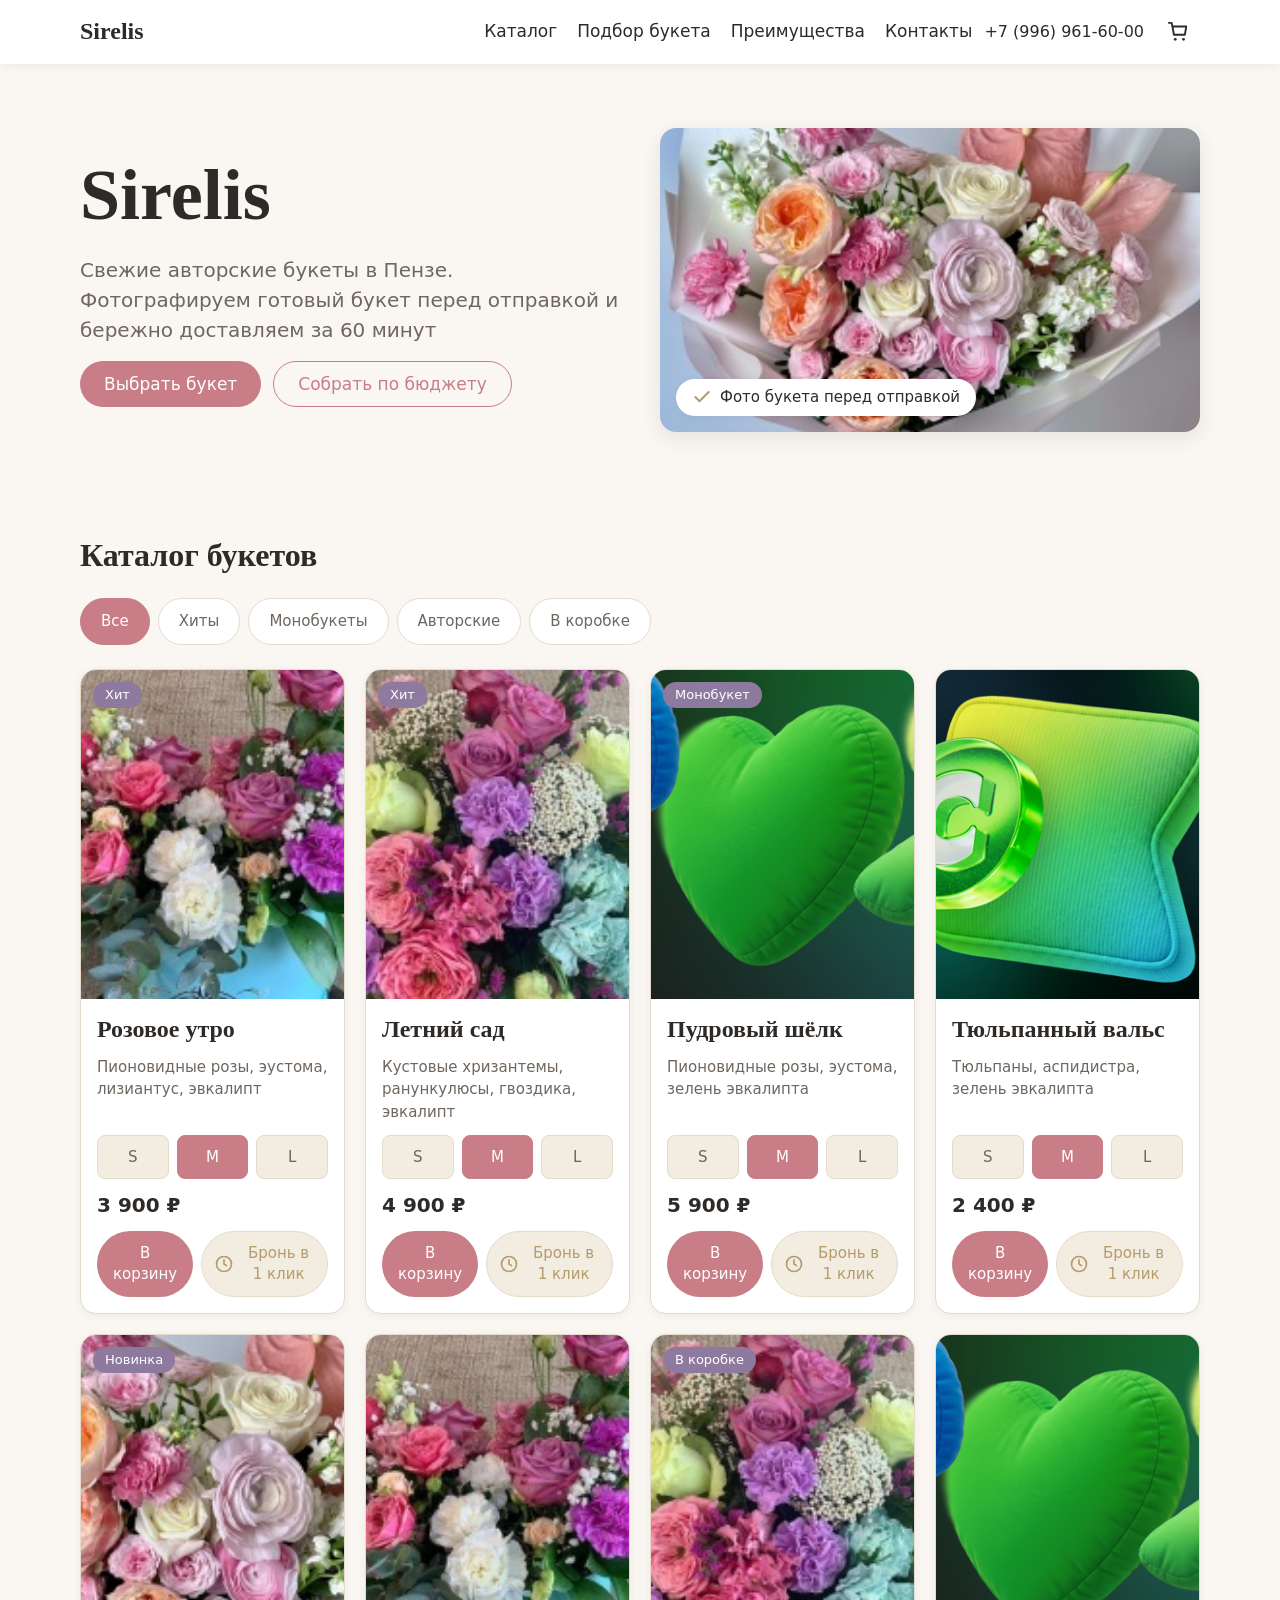
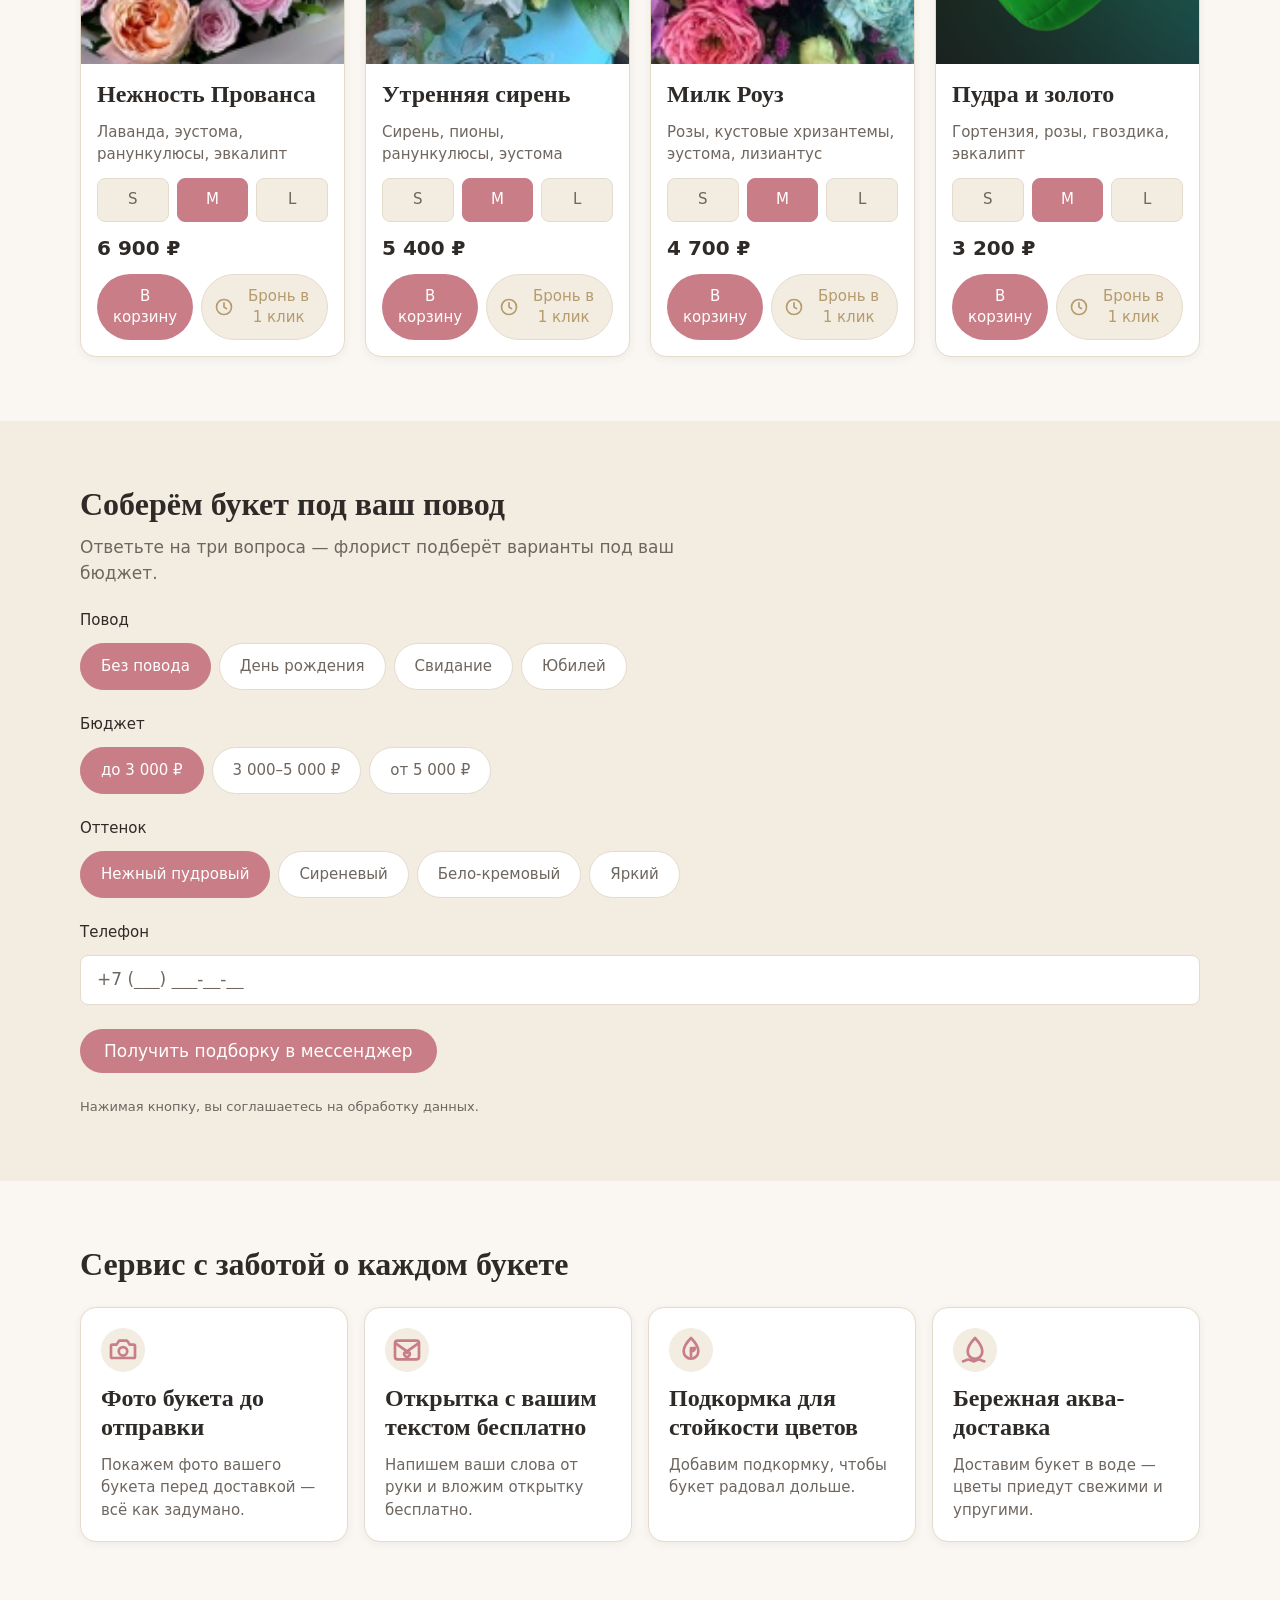
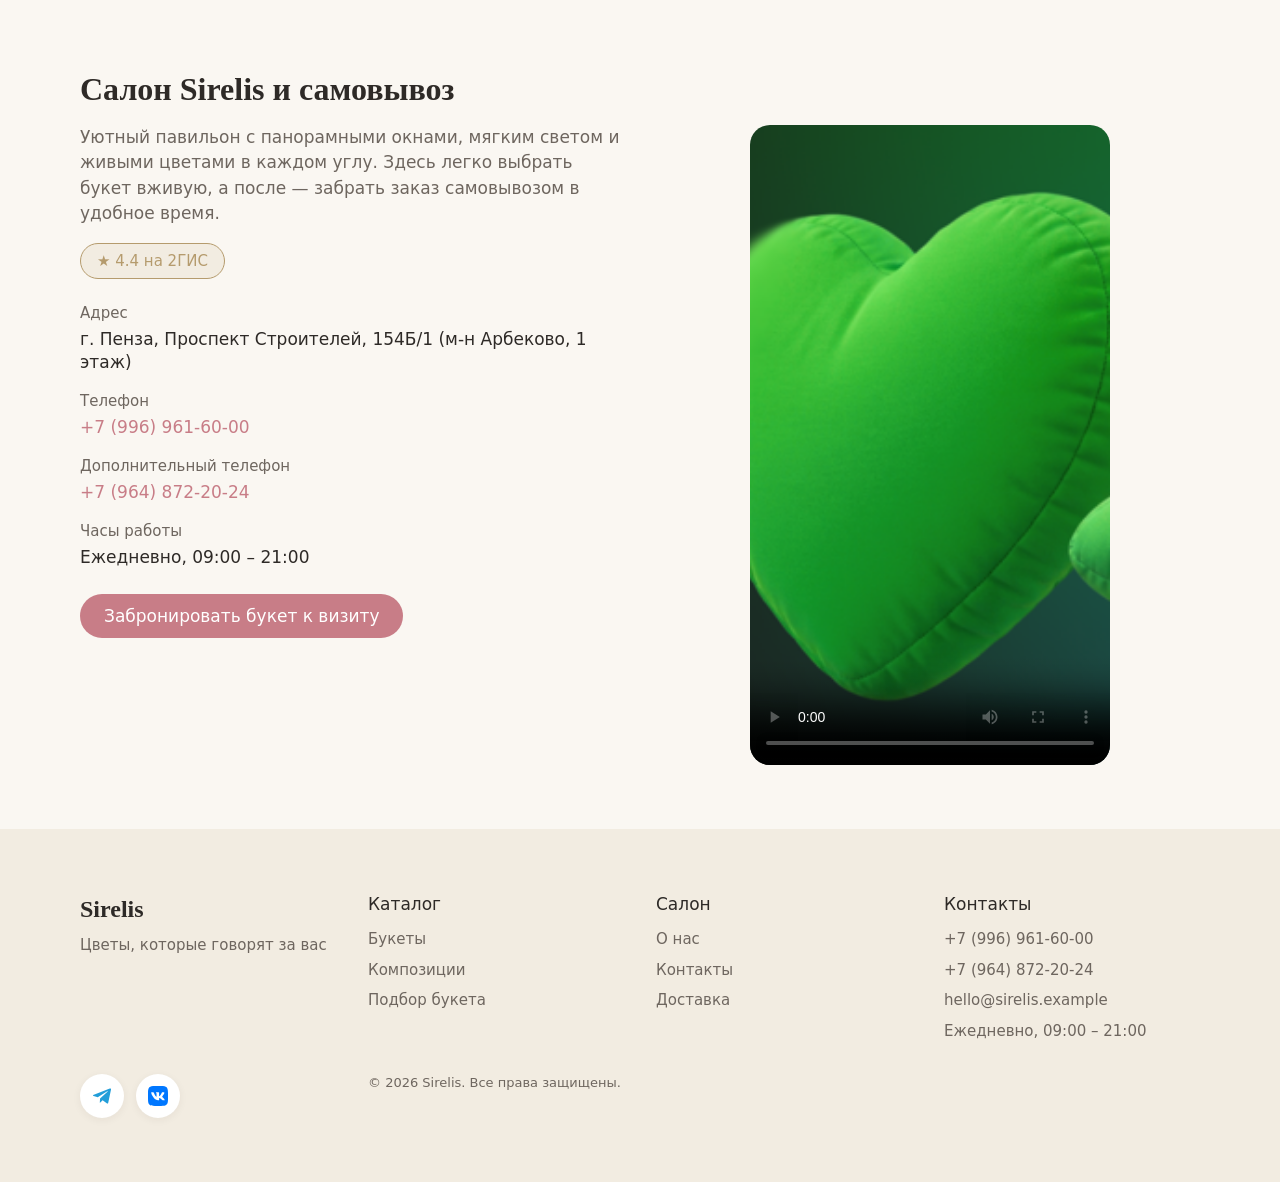
==== elite-flowers-penza/index.html @ f359215d "Deploy 1 demo sites" ====
<!DOCTYPE html>
<html lang="ru">
<head>
  <meta charset="UTF-8">
  <meta name="viewport" content="width=device-width, initial-scale=1.0">
  <title>Sirelis — цветочный салон</title>
  <meta name="description" content="Sirelis — цветочный салон: свежие букеты, авторские композиции, подбор букета под повод и бюджет, доставка цветов по городу.">
  <link rel="stylesheet" href="css/reset.css">
  <link rel="stylesheet" href="css/variables.css">
  <link rel="stylesheet" href="css/style.css">
</head>
<body id="top">

  <!-- Шапка сайта -->
  <header class="header">
    <div class="header__inner container">
      <a class="header__logo" href="#top">
        <span class="header__logo-text">Sirelis</span>
      </a>

      <button class="header__burger" type="button" aria-label="Открыть меню" aria-expanded="false" aria-controls="site-nav">
        <span class="header__burger-line"></span>
        <span class="header__burger-line"></span>
        <span class="header__burger-line"></span>
      </button>

      <nav class="header__nav" id="site-nav" aria-label="Основная навигация">
        <ul class="header__nav-list">
          <li class="header__nav-item">
            <a class="header__nav-link" href="#catalog">Каталог</a>
          </li>
          <li class="header__nav-item">
            <a class="header__nav-link" href="#match">Подбор букета</a>
          </li>
          <li class="header__nav-item">
            <a class="header__nav-link" href="#advantages">Преимущества</a>
          </li>
          <li class="header__nav-item">
            <a class="header__nav-link" href="#contacts">Контакты</a>
          </li>
        </ul>
      </nav>

      <a class="header__phone" href="tel:+79969616000">+7 (996) 961-60-00</a>

      <button class="header__cart" type="button" data-cart-open aria-label="Открыть корзину" aria-controls="cart">
        <svg class="header__cart-icon" viewBox="0 0 24 24" width="22" height="22" aria-hidden="true" focusable="false">
          <path d="M6 6h15l-1.5 9h-12z" fill="none" stroke="currentColor" stroke-width="2" stroke-linecap="round" stroke-linejoin="round"/>
          <circle cx="9" cy="20" r="1.5" fill="currentColor"/>
          <circle cx="18" cy="20" r="1.5" fill="currentColor"/>
          <path d="M6 6 5 2H2" fill="none" stroke="currentColor" stroke-width="2" stroke-linecap="round" stroke-linejoin="round"/>
        </svg>
        <span class="header__cart-badge" data-cart-count="0" hidden>0</span>
      </button>
    </div>
  </header>

  <main>

    <!-- Первый экран -->
    <section class="hero" id="hero">
      <div class="hero__inner container">
        <div class="hero__content">
          <h1 class="hero__title">Sirelis</h1>
          <p class="hero__subtitle">Свежие авторские букеты в Пензе. Фотографируем готовый букет перед отправкой и бережно доставляем за 60 минут</p>
          <div class="hero__actions">
            <a class="btn btn--primary" href="#catalog">Выбрать букет</a>
            <button class="btn btn--ghost" type="button">Собрать по бюджету</button>
          </div>
        </div>
        <div class="hero__media">
          <img class="hero__image" src="photos/photo_2026-11-07_14-07-28.jpg" alt="Букет из свежих цветов в салоне Sirelis" width="1600" height="1000">
          <p class="hero__badge">
            <svg class="hero__badge-icon" viewBox="0 0 24 24" width="20" height="20" aria-hidden="true" focusable="false">
              <path d="M20 6 9 17l-5-5" fill="none" stroke="#B59B6D" stroke-width="2.5" stroke-linecap="round" stroke-linejoin="round"/>
            </svg>
            <span class="hero__badge-text">Фото букета перед отправкой</span>
          </p>
        </div>
      </div>
    </section>

    <!-- Каталог -->
    <section class="catalog" id="catalog">
      <div class="container">
        <h2 class="catalog__title">Каталог букетов</h2>

        <div class="catalog__tabs" role="tablist" aria-label="Фильтры каталога">
          <button class="catalog__tab catalog__tab--active" type="button" role="tab" data-filter="all" aria-selected="true">Все</button>
          <button class="catalog__tab" type="button" role="tab" data-filter="hits" aria-selected="false">Хиты</button>
          <button class="catalog__tab" type="button" role="tab" data-filter="mono" aria-selected="false">Монобукеты</button>
          <button class="catalog__tab" type="button" role="tab" data-filter="author" aria-selected="false">Авторские</button>
          <button class="catalog__tab" type="button" role="tab" data-filter="box" aria-selected="false">В коробке</button>
        </div>

        <div class="catalog__grid">
          <article class="card" data-category="hits" data-selected-size="m" data-id="rozovoe-utro" data-title="Розовое утро">
            <div class="card__media">
              <img class="card__image" src="photos/photo_2026-11-09_09-19-30.jpg" alt="Букет &quot;Розовое утро&quot; из пионовидных роз, эустомы и лизиантуса в пудровых тонах" width="800" height="1000" loading="lazy" decoding="async">
              <span class="card__badge">Хит</span>
            </div>
            <div class="card__body">
              <h3 class="card__title">Розовое утро</h3>
              <p class="card__composition">Пионовидные розы, эустома, лизиантус, эвкалипт</p>
              <div class="card__sizes" role="group" aria-label="Размер букета «Розовое утро»">
                <button class="card__size" type="button" data-size="s" data-price="2900" aria-pressed="false">S</button>
                <button class="card__size card__size--active" type="button" data-size="m" data-price="3900" aria-pressed="true">M</button>
                <button class="card__size" type="button" data-size="l" data-price="5400" aria-pressed="false">L</button>
              </div>
              <p class="card__price" data-price-value="3900">3&nbsp;900&nbsp;₽</p>
              <div class="card__actions">
                <button class="card__btn" type="button" data-cart-add>В корзину</button>
                <button class="card__book" type="button" data-book-open aria-label="Бронь в 1 клик: Розовое утро">
                  <svg class="card__book-icon" viewBox="0 0 24 24" width="20" height="20" aria-hidden="true" focusable="false">
                    <circle cx="12" cy="12" r="9" fill="none" stroke="currentColor" stroke-width="2"/>
                    <path d="M12 7v5l3 2" fill="none" stroke="currentColor" stroke-width="2" stroke-linecap="round" stroke-linejoin="round"/>
                  </svg>
                  <span class="card__book-text">Бронь в 1 клик</span>
                </button>
              </div>
            </div>
          </article>

          <article class="card" data-category="hits" data-selected-size="m" data-id="letniy-sad" data-title="Летний сад">
            <div class="card__media">
              <img class="card__image" src="photos/photo_2026-11-17_12-26-32.jpg" alt="Сборный букет &quot;Летний сад&quot; с хризантемами, ранункулюсами и гвоздикой" width="800" height="1000" loading="lazy" decoding="async">
              <span class="card__badge">Хит</span>
            </div>
            <div class="card__body">
              <h3 class="card__title">Летний сад</h3>
              <p class="card__composition">Кустовые хризантемы, ранункулюсы, гвоздика, эвкалипт</p>
              <div class="card__sizes" role="group" aria-label="Размер букета «Летний сад»">
                <button class="card__size" type="button" data-size="s" data-price="3900" aria-pressed="false">S</button>
                <button class="card__size card__size--active" type="button" data-size="m" data-price="4900" aria-pressed="true">M</button>
                <button class="card__size" type="button" data-size="l" data-price="6400" aria-pressed="false">L</button>
              </div>
              <p class="card__price" data-price-value="4900">4&nbsp;900&nbsp;₽</p>
              <div class="card__actions">
                <button class="card__btn" type="button" data-cart-add>В корзину</button>
                <button class="card__book" type="button" data-book-open aria-label="Бронь в 1 клик: Летний сад">
                  <svg class="card__book-icon" viewBox="0 0 24 24" width="20" height="20" aria-hidden="true" focusable="false">
                    <circle cx="12" cy="12" r="9" fill="none" stroke="currentColor" stroke-width="2"/>
                    <path d="M12 7v5l3 2" fill="none" stroke="currentColor" stroke-width="2" stroke-linecap="round" stroke-linejoin="round"/>
                  </svg>
                  <span class="card__book-text">Бронь в 1 клик</span>
                </button>
              </div>
            </div>
          </article>

          <article class="card" data-category="mono" data-selected-size="m" data-id="pudrovyy-shelk" data-title="Пудровый шёлк">
            <div class="card__media">
              <img class="card__image" src="photos/photo_2026-11-21_12-21-20.jpg" alt="Монобукет &quot;Пудровый шёлк&quot; из пионовидных роз мягкого розового оттенка" width="800" height="1000" loading="lazy" decoding="async">
              <span class="card__badge">Монобукет</span>
            </div>
            <div class="card__body">
              <h3 class="card__title">Пудровый шёлк</h3>
              <p class="card__composition">Пионовидные розы, эустома, зелень эвкалипта</p>
              <div class="card__sizes" role="group" aria-label="Размер букета «Пудровый шёлк»">
                <button class="card__size" type="button" data-size="s" data-price="4500" aria-pressed="false">S</button>
                <button class="card__size card__size--active" type="button" data-size="m" data-price="5900" aria-pressed="true">M</button>
                <button class="card__size" type="button" data-size="l" data-price="7400" aria-pressed="false">L</button>
              </div>
              <p class="card__price" data-price-value="5900">5&nbsp;900&nbsp;₽</p>
              <div class="card__actions">
                <button class="card__btn" type="button" data-cart-add>В корзину</button>
                <button class="card__book" type="button" data-book-open aria-label="Бронь в 1 клик: Пудровый шёлк">
                  <svg class="card__book-icon" viewBox="0 0 24 24" width="20" height="20" aria-hidden="true" focusable="false">
                    <circle cx="12" cy="12" r="9" fill="none" stroke="currentColor" stroke-width="2"/>
                    <path d="M12 7v5l3 2" fill="none" stroke="currentColor" stroke-width="2" stroke-linecap="round" stroke-linejoin="round"/>
                  </svg>
                  <span class="card__book-text">Бронь в 1 клик</span>
                </button>
              </div>
            </div>
          </article>

          <article class="card" data-category="mono" data-selected-size="m" data-id="tyulpanmyy-vals" data-title="Тюльпанный вальс">
            <div class="card__media">
              <img class="card__image" src="photos/photo_2026-11-21_18-42-05.jpg" alt="Монобукет &quot;Тюльпанный вальс&quot; из свежих тюльпанов с зеленью" width="800" height="1000" loading="lazy" decoding="async">
            </div>
            <div class="card__body">
              <h3 class="card__title">Тюльпанный вальс</h3>
              <p class="card__composition">Тюльпаны, аспидистра, зелень эвкалипта</p>
              <div class="card__sizes" role="group" aria-label="Размер букета «Тюльпанный вальс»">
                <button class="card__size" type="button" data-size="s" data-price="1800" aria-pressed="false">S</button>
                <button class="card__size card__size--active" type="button" data-size="m" data-price="2400" aria-pressed="true">M</button>
                <button class="card__size" type="button" data-size="l" data-price="3200" aria-pressed="false">L</button>
              </div>
              <p class="card__price" data-price-value="2400">2&nbsp;400&nbsp;₽</p>
              <div class="card__actions">
                <button class="card__btn" type="button" data-cart-add>В корзину</button>
                <button class="card__book" type="button" data-book-open aria-label="Бронь в 1 клик: Тюльпанный вальс">
                  <svg class="card__book-icon" viewBox="0 0 24 24" width="20" height="20" aria-hidden="true" focusable="false">
                    <circle cx="12" cy="12" r="9" fill="none" stroke="currentColor" stroke-width="2"/>
                    <path d="M12 7v5l3 2" fill="none" stroke="currentColor" stroke-width="2" stroke-linecap="round" stroke-linejoin="round"/>
                  </svg>
                  <span class="card__book-text">Бронь в 1 клик</span>
                </button>
              </div>
            </div>
          </article>

          <article class="card" data-category="author" data-selected-size="m" data-id="nezhnost-provansa" data-title="Нежность Прованса">
            <div class="card__media">
              <img class="card__image" src="photos/photo_2026-11-07_14-07-28.jpg" alt="Авторский букет &quot;Нежность Прованса&quot; с лавандой, эустомой и ранункулюсами" width="800" height="1000" loading="lazy" decoding="async">
              <span class="card__badge">Новинка</span>
            </div>
            <div class="card__body">
              <h3 class="card__title">Нежность Прованса</h3>
              <p class="card__composition">Лаванда, эустома, ранункулюсы, эвкалипт</p>
              <div class="card__sizes" role="group" aria-label="Размер букета «Нежность Прованса»">
                <button class="card__size" type="button" data-size="s" data-price="5400" aria-pressed="false">S</button>
                <button class="card__size card__size--active" type="button" data-size="m" data-price="6900" aria-pressed="true">M</button>
                <button class="card__size" type="button" data-size="l" data-price="7900" aria-pressed="false">L</button>
              </div>
              <p class="card__price" data-price-value="6900">6&nbsp;900&nbsp;₽</p>
              <div class="card__actions">
                <button class="card__btn" type="button" data-cart-add>В корзину</button>
                <button class="card__book" type="button" data-book-open aria-label="Бронь в 1 клик: Нежность Прованса">
                  <svg class="card__book-icon" viewBox="0 0 24 24" width="20" height="20" aria-hidden="true" focusable="false">
                    <circle cx="12" cy="12" r="9" fill="none" stroke="currentColor" stroke-width="2"/>
                    <path d="M12 7v5l3 2" fill="none" stroke="currentColor" stroke-width="2" stroke-linecap="round" stroke-linejoin="round"/>
                  </svg>
                  <span class="card__book-text">Бронь в 1 клик</span>
                </button>
              </div>
            </div>
          </article>

          <article class="card" data-category="author" data-selected-size="m" data-id="utrennyaya-siren" data-title="Утренняя сирень">
            <div class="card__media">
              <img class="card__image" src="photos/photo_2026-11-09_09-19-30.jpg" alt="Авторский букет &quot;Утренняя сирень&quot; с сиренью, пионами и ранункулюсами" width="800" height="1000" loading="lazy" decoding="async">
            </div>
            <div class="card__body">
              <h3 class="card__title">Утренняя сирень</h3>
              <p class="card__composition">Сирень, пионы, ранункулюсы, эустома</p>
              <div class="card__sizes" role="group" aria-label="Размер букета «Утренняя сирень»">
                <button class="card__size" type="button" data-size="s" data-price="4200" aria-pressed="false">S</button>
                <button class="card__size card__size--active" type="button" data-size="m" data-price="5400" aria-pressed="true">M</button>
                <button class="card__size" type="button" data-size="l" data-price="6900" aria-pressed="false">L</button>
              </div>
              <p class="card__price" data-price-value="5400">5&nbsp;400&nbsp;₽</p>
              <div class="card__actions">
                <button class="card__btn" type="button" data-cart-add>В корзину</button>
                <button class="card__book" type="button" data-book-open aria-label="Бронь в 1 клик: Утренняя сирень">
                  <svg class="card__book-icon" viewBox="0 0 24 24" width="20" height="20" aria-hidden="true" focusable="false">
                    <circle cx="12" cy="12" r="9" fill="none" stroke="currentColor" stroke-width="2"/>
                    <path d="M12 7v5l3 2" fill="none" stroke="currentColor" stroke-width="2" stroke-linecap="round" stroke-linejoin="round"/>
                  </svg>
                  <span class="card__book-text">Бронь в 1 клик</span>
                </button>
              </div>
            </div>
          </article>

          <article class="card" data-category="box" data-selected-size="m" data-id="milk-rouz" data-title="Милк Роуз">
            <div class="card__media">
              <img class="card__image" src="photos/photo_2026-11-17_12-26-32.jpg" alt="Композиция &quot;Милк Роуз&quot; в коробке с розами, хризантемами и эустомой" width="800" height="1000" loading="lazy" decoding="async">
              <span class="card__badge">В коробке</span>
            </div>
            <div class="card__body">
              <h3 class="card__title">Милк Роуз</h3>
              <p class="card__composition">Розы, кустовые хризантемы, эустома, лизиантус</p>
              <div class="card__sizes" role="group" aria-label="Размер букета «Милк Роуз»">
                <button class="card__size" type="button" data-size="s" data-price="3600" aria-pressed="false">S</button>
                <button class="card__size card__size--active" type="button" data-size="m" data-price="4700" aria-pressed="true">M</button>
                <button class="card__size" type="button" data-size="l" data-price="6200" aria-pressed="false">L</button>
              </div>
              <p class="card__price" data-price-value="4700">4&nbsp;700&nbsp;₽</p>
              <div class="card__actions">
                <button class="card__btn" type="button" data-cart-add>В корзину</button>
                <button class="card__book" type="button" data-book-open aria-label="Бронь в 1 клик: Милк Роуз">
                  <svg class="card__book-icon" viewBox="0 0 24 24" width="20" height="20" aria-hidden="true" focusable="false">
                    <circle cx="12" cy="12" r="9" fill="none" stroke="currentColor" stroke-width="2"/>
                    <path d="M12 7v5l3 2" fill="none" stroke="currentColor" stroke-width="2" stroke-linecap="round" stroke-linejoin="round"/>
                  </svg>
                  <span class="card__book-text">Бронь в 1 клик</span>
                </button>
              </div>
            </div>
          </article>

          <article class="card" data-category="box" data-selected-size="m" data-id="pudra-i-zoloto" data-title="Пудра и золото">
            <div class="card__media">
              <img class="card__image" src="photos/photo_2026-11-21_12-21-20.jpg" alt="Композиция &quot;Пудра и золото&quot; в коробке с гортензией, розами и гвоздикой" width="800" height="1000" loading="lazy" decoding="async">
            </div>
            <div class="card__body">
              <h3 class="card__title">Пудра и золото</h3>
              <p class="card__composition">Гортензия, розы, гвоздика, эвкалипт</p>
              <div class="card__sizes" role="group" aria-label="Размер букета «Пудра и золото»">
                <button class="card__size" type="button" data-size="s" data-price="2400" aria-pressed="false">S</button>
                <button class="card__size card__size--active" type="button" data-size="m" data-price="3200" aria-pressed="true">M</button>
                <button class="card__size" type="button" data-size="l" data-price="4500" aria-pressed="false">L</button>
              </div>
              <p class="card__price" data-price-value="3200">3&nbsp;200&nbsp;₽</p>
              <div class="card__actions">
                <button class="card__btn" type="button" data-cart-add>В корзину</button>
                <button class="card__book" type="button" data-book-open aria-label="Бронь в 1 клик: Пудра и золото">
                  <svg class="card__book-icon" viewBox="0 0 24 24" width="20" height="20" aria-hidden="true" focusable="false">
                    <circle cx="12" cy="12" r="9" fill="none" stroke="currentColor" stroke-width="2"/>
                    <path d="M12 7v5l3 2" fill="none" stroke="currentColor" stroke-width="2" stroke-linecap="round" stroke-linejoin="round"/>
                  </svg>
                  <span class="card__book-text">Бронь в 1 клик</span>
                </button>
              </div>
            </div>
          </article>
        </div>
      </div>
    </section>

    <!-- Подбор букета -->
    <section class="match" id="match">
      <div class="container">
        <h2 class="match__title">Соберём букет под ваш повод</h2>
        <p class="match__subtitle">Ответьте на три вопроса — флорист подберёт варианты под ваш бюджет.</p>

        <form class="match__form" action="#" method="post">
          <div class="match__field">
            <span class="match__label">Повод</span>
            <div class="match__chips" role="group" aria-label="Повод">
              <button class="match__chip match__chip--active" type="button" data-value="none" aria-pressed="true">Без повода</button>
              <button class="match__chip" type="button" data-value="birthday" aria-pressed="false">День рождения</button>
              <button class="match__chip" type="button" data-value="date" aria-pressed="false">Свидание</button>
              <button class="match__chip" type="button" data-value="anniversary" aria-pressed="false">Юбилей</button>
            </div>
            <input class="match__value" type="hidden" name="occasion" value="none">
          </div>

          <div class="match__field">
            <span class="match__label">Бюджет</span>
            <div class="match__chips" role="group" aria-label="Бюджет">
              <button class="match__chip match__chip--active" type="button" data-value="low" aria-pressed="true">до 3 000 ₽</button>
              <button class="match__chip" type="button" data-value="mid" aria-pressed="false">3 000–5 000 ₽</button>
              <button class="match__chip" type="button" data-value="high" aria-pressed="false">от 5 000 ₽</button>
            </div>
            <input class="match__value" type="hidden" name="budget" value="low">
          </div>

          <div class="match__field">
            <span class="match__label">Оттенок</span>
            <div class="match__chips" role="group" aria-label="Оттенок">
              <button class="match__chip match__chip--active" type="button" data-value="powder" aria-pressed="true">Нежный пудровый</button>
              <button class="match__chip" type="button" data-value="lilac" aria-pressed="false">Сиреневый</button>
              <button class="match__chip" type="button" data-value="cream" aria-pressed="false">Бело-кремовый</button>
              <button class="match__chip" type="button" data-value="bright" aria-pressed="false">Яркий</button>
            </div>
            <input class="match__value" type="hidden" name="shade" value="powder">
          </div>

          <div class="match__field">
            <label class="match__label" for="match-phone">Телефон</label>
            <input class="match__phone" id="match-phone" name="phone" type="tel" inputmode="tel" autocomplete="tel" placeholder="+7 (___) ___-__-__" maxlength="18" required>
          </div>

          <button class="btn btn--primary match__btn" type="submit">Получить подборку в мессенджер</button>
          <p class="match__note">Нажимая кнопку, вы соглашаетесь на обработку данных.</p>
        </form>
      </div>
    </section>

    <!-- Преимущества -->
    <section class="advantages" id="advantages">
      <div class="container">
        <h2 class="advantages__title">Сервис с заботой о каждом букете</h2>

        <ul class="advantages__list">
          <li class="advantages__item">
            <div class="advantages__icon">
              <img src="assets/icons/icon-photo.svg" alt="" width="32" height="32">
            </div>
            <h3 class="advantages__item-title">Фото букета до отправки</h3>
            <p class="advantages__text">Покажем фото вашего букета перед доставкой — всё как задумано.</p>
          </li>

          <li class="advantages__item">
            <div class="advantages__icon">
              <img src="assets/icons/icon-card.svg" alt="" width="32" height="32">
            </div>
            <h3 class="advantages__item-title">Открытка с вашим текстом бесплатно</h3>
            <p class="advantages__text">Напишем ваши слова от руки и вложим открытку бесплатно.</p>
          </li>

          <li class="advantages__item">
            <div class="advantages__icon">
              <img src="assets/icons/icon-care.svg" alt="" width="32" height="32">
            </div>
            <h3 class="advantages__item-title">Подкормка для стойкости цветов</h3>
            <p class="advantages__text">Добавим подкормку, чтобы букет радовал дольше.</p>
          </li>

          <li class="advantages__item">
            <div class="advantages__icon">
              <img src="assets/icons/icon-delivery.svg" alt="" width="32" height="32">
            </div>
            <h3 class="advantages__item-title">Бережная аква-доставка</h3>
            <p class="advantages__text">Доставим букет в воде — цветы приедут свежими и упругими.</p>
          </li>
        </ul>
      </div>
    </section>

    <!-- Салон и самовывоз -->
    <section class="salon" id="contacts">
      <div class="container">
        <h2 class="salon__title">Салон Sirelis и самовывоз</h2>

        <div class="salon__grid">
          <div class="salon__content">
            <p class="salon__text">Уютный павильон с панорамными окнами, мягким светом и живыми цветами в каждом углу. Здесь легко выбрать букет вживую, а после — забрать заказ самовывозом в удобное время.</p>

            <p class="salon__rating">★ 4.4 на 2ГИС</p>

            <ul class="salon__list">
              <li class="salon__item">
                <span class="salon__label">Адрес</span>
                <span class="salon__value">г. Пенза, Проспект Строителей, 154Б/1 (м-н Арбеково, 1 этаж)</span>
              </li>
              <li class="salon__item">
                <span class="salon__label">Телефон</span>
                <a class="salon__value salon__link" href="tel:+79969616000">+7 (996) 961-60-00</a>
              </li>
              <li class="salon__item">
                <span class="salon__label">Дополнительный телефон</span>
                <a class="salon__value salon__link" href="tel:+79648722024">+7 (964) 872-20-24</a>
              </li>
              <li class="salon__item">
                <span class="salon__label">Часы работы</span>
                <span class="salon__value">Ежедневно, 09:00 – 21:00</span>
              </li>
            </ul>

            <button class="btn btn--primary salon__btn" type="button" data-book-open>Забронировать букет к визиту</button>
          </div>

          <div class="salon__media">
            <div class="salon__video">
              <video class="salon__video-player" controls playsinline preload="metadata" poster="photos/photo_2026-11-21_12-21-20.jpg" width="360" height="640">
                <source src="photos/-593069146008775534.mp4" type="video/mp4">
                Ваш браузер не поддерживает видео.
              </video>
            </div>
          </div>
        </div>
      </div>
    </section>

  </main>

  <!-- Подвал -->
  <footer class="footer">
    <div class="footer__inner container">
      <div class="footer__brand">
        <span class="footer__logo">Sirelis</span>
        <p class="footer__tagline">Цветы, которые говорят за вас</p>
      </div>

      <div class="footer__col">
        <h2 class="footer__title">Каталог</h2>
        <ul class="footer__list">
          <li class="footer__item"><a class="footer__link" href="#catalog">Букеты</a></li>
          <li class="footer__item"><a class="footer__link" href="#catalog">Композиции</a></li>
          <li class="footer__item"><a class="footer__link" href="#match">Подбор букета</a></li>
        </ul>
      </div>

      <div class="footer__col">
        <h2 class="footer__title">Салон</h2>
        <ul class="footer__list">
          <li class="footer__item"><a class="footer__link" href="#advantages">О нас</a></li>
          <li class="footer__item"><a class="footer__link" href="#contacts">Контакты</a></li>
          <li class="footer__item"><a class="footer__link" href="#contacts">Доставка</a></li>
        </ul>
      </div>

      <div class="footer__col">
        <h2 class="footer__title">Контакты</h2>
        <ul class="footer__list">
          <li class="footer__item"><a class="footer__link" href="tel:+79969616000">+7 (996) 961-60-00</a></li>
          <li class="footer__item"><a class="footer__link" href="tel:+79648722024">+7 (964) 872-20-24</a></li>
          <li class="footer__item"><a class="footer__link" href="mailto:hello@sirelis.example">hello@sirelis.example</a></li>
          <li class="footer__item"><span class="footer__text">Ежедневно, 09:00 – 21:00</span></li>
        </ul>
      </div>

      <div class="footer__socials">
        <a class="footer__social-link" href="https://t.me/" aria-label="Написать нам в Telegram">
          <img src="assets/icons/icon-telegram.svg" alt="" width="24" height="24">
        </a>
        <a class="footer__social-link" href="https://vk.com/" aria-label="Написать нам во ВКонтакте">
          <img src="assets/icons/icon-vk.svg" alt="" width="24" height="24">
        </a>
      </div>

      <p class="footer__copyright">© 2026 Sirelis. Все права защищены.</p>
    </div>
  </footer>

  <!-- Мобильная нижняя навигация -->
  <nav class="bottom-bar" aria-label="Мобильная навигация">
    <ul class="bottom-bar__list">
      <li class="bottom-bar__item">
        <a class="bottom-bar__link" href="#catalog" aria-label="Каталог">
          <span class="bottom-bar__icon">
            <img src="assets/icons/icon-catalog.svg" alt="" width="24" height="24">
          </span>
          <span class="bottom-bar__label">Каталог</span>
        </a>
      </li>
      <li class="bottom-bar__item">
        <a class="bottom-bar__link" href="#match" aria-label="Подбор букета">
          <span class="bottom-bar__icon">
            <img src="assets/icons/icon-match.svg" alt="" width="24" height="24">
          </span>
          <span class="bottom-bar__label">Подбор</span>
        </a>
      </li>
      <li class="bottom-bar__item">
        <a class="bottom-bar__link" href="https://t.me/" aria-label="Мессенджер">
          <span class="bottom-bar__icon">
            <img src="assets/icons/icon-messenger.svg" alt="" width="24" height="24">
          </span>
          <span class="bottom-bar__label">Мессенджер</span>
        </a>
      </li>
      <li class="bottom-bar__item">
        <button class="bottom-bar__link" type="button" data-cart-open aria-label="Открыть корзину">
          <span class="bottom-bar__icon">
            <img src="assets/icons/icon-cart.svg" alt="" width="24" height="24">
            <span class="bottom-bar__badge" data-cart-count="0" hidden>0</span>
          </span>
          <span class="bottom-bar__label">Корзина</span>
        </button>
      </li>
    </ul>
  </nav>

  <!-- Корзина -->
  <div class="cart" id="cart" data-cart-panel hidden>
    <div class="cart__overlay" data-cart-close></div>
    <div class="cart__panel" role="dialog" aria-modal="true" aria-labelledby="cart-title">
      <span class="cart__handle" aria-hidden="true"></span>
      <div class="cart__head">
        <h2 class="cart__title" id="cart-title">Корзина</h2>
        <button class="cart__close" type="button" data-cart-close aria-label="Закрыть корзину">
          <svg viewBox="0 0 24 24" width="20" height="20" aria-hidden="true" focusable="false"><path d="M6 6l12 12M18 6 6 18" fill="none" stroke="currentColor" stroke-width="2" stroke-linecap="round"/></svg>
        </button>
      </div>
      <div class="cart__body">
        <ul class="cart__list" data-cart-list></ul>
        <p class="cart__empty" data-cart-empty>Ваша корзина пуста. Добавьте букет из каталога.</p>
      </div>
      <form class="cart__form" data-cart-form>
        <div class="cart__delivery" role="group" aria-label="Способ получения">
          <button class="cart__delivery-tab cart__delivery-tab--active" type="button" data-delivery="courier" aria-pressed="true">Доставка курьером</button>
          <button class="cart__delivery-tab" type="button" data-delivery="pickup" aria-pressed="false">Самовывоз из салона Sirelis</button>
        </div>
        <div class="cart__delivery-panel" data-delivery-panel="courier">
          <label class="cart__field">
            <span class="cart__label">Адрес доставки</span>
            <input class="cart__input" type="text" name="address" autocomplete="street-address" placeholder="Улица, дом, квартира">
          </label>
          <label class="cart__field">
            <span class="cart__label">Желаемое время доставки</span>
            <input class="cart__input" type="text" name="delivery-time" placeholder="Сегодня, 14:00–16:00" maxlength="40">
          </label>
        </div>
        <div class="cart__delivery-panel" data-delivery-panel="pickup" hidden>
          <label class="cart__field">
            <span class="cart__label">Удобное время визита</span>
            <input class="cart__input" type="text" name="visit-time" placeholder="Сегодня, 18:00" maxlength="40">
          </label>
        </div>
        <label class="cart__field">
          <span class="cart__label">Текст открытки (бесплатно)</span>
          <textarea class="cart__textarea" name="postcard" rows="3" maxlength="200" placeholder="Напишите пожелание — вложим открытку от руки"></textarea>
        </label>
        <div class="cart__summary">
          <span class="cart__summary-label">Итого</span>
          <span class="cart__summary-value" data-cart-total>0&nbsp;₽</span>
        </div>
        <button class="btn btn--primary cart__submit" type="submit">Оформить заказ</button>
        <p class="cart__note">Нажимая кнопку, вы соглашаетесь на обработку данных.</p>
      </form>
      <div class="cart__success" data-cart-success hidden>
        <span class="cart__success-icon" aria-hidden="true">
          <svg viewBox="0 0 48 48" width="48" height="48"><circle cx="24" cy="24" r="22" fill="none" stroke="currentColor" stroke-width="3"/><path d="M15 25l6 6 12-13" fill="none" stroke="currentColor" stroke-width="3" stroke-linecap="round" stroke-linejoin="round"/></svg>
        </span>
        <h3 class="cart__success-title">Заявка принята!</h3>
        <p class="cart__success-text">Флорист Sirelis свяжется с вами для подтверждения. Спасибо за заказ.</p>
        <button class="btn btn--ghost cart__success-btn" type="button" data-cart-close>Продолжить покупки</button>
      </div>
    </div>
  </div>

  <!-- Бронь в 1 клик -->
  <div class="book" id="book" data-book-panel hidden>
    <div class="book__overlay" data-book-close></div>
    <div class="book__dialog" role="dialog" aria-modal="true" aria-labelledby="book-title">
      <span class="book__handle" aria-hidden="true"></span>
      <div class="book__head">
        <h2 class="book__title" id="book-title">Бронь в 1 клик</h2>
        <button class="book__close" type="button" data-book-close aria-label="Закрыть форму брони">
          <svg viewBox="0 0 24 24" width="20" height="20" aria-hidden="true" focusable="false"><path d="M6 6l12 12M18 6 6 18" fill="none" stroke="currentColor" stroke-width="2" stroke-linecap="round"/></svg>
        </button>
      </div>
      <p class="book__summary">Букет «<span class="book__bouquet" data-book-bouquet>—</span>», размер <span class="book__size" data-book-size>—</span>.</p>
      <form class="book__form" data-book-form>
        <label class="book__field">
          <span class="book__label">Ваше имя</span>
          <input class="book__input" type="text" name="name" autocomplete="name" placeholder="Как к вам обращаться" required>
        </label>
        <label class="book__field">
          <span class="book__label">Телефон</span>
          <input class="book__input" type="tel" name="phone" inputmode="tel" autocomplete="tel" placeholder="+7 (___) ___-__-__" maxlength="18" required>
        </label>
        <button class="btn btn--primary book__submit" type="submit">Забронировать букет</button>
        <p class="book__note">Перезвоним в течение 15 минут и подтвердим бронь.</p>
      </form>
      <div class="book__success" data-book-success hidden>
        <span class="book__success-icon" aria-hidden="true">
          <svg viewBox="0 0 48 48" width="48" height="48"><circle cx="24" cy="24" r="22" fill="none" stroke="currentColor" stroke-width="3"/><path d="M15 25l6 6 12-13" fill="none" stroke="currentColor" stroke-width="3" stroke-linecap="round" stroke-linejoin="round"/></svg>
        </span>
        <h3 class="book__success-title">Бронь оформлена!</h3>
        <p class="book__success-text">Мы закрепили букет за вами. Флорист свяжется с вами для подтверждения.</p>
        <button class="btn btn--ghost book__success-btn" type="button" data-book-close>Закрыть</button>
      </div>
    </div>
  </div>

  <script src="js/main.js" defer></script>
</body>
</html>
---- elite-flowers-penza/css/variables.css ----
/* Дизайн-токены проекта «Sirelis» */

:root {
  /* Цвета */
  --color-bg-main: #FAF7F2;
  --color-bg-secondary: #F2ECE1;
  --color-surface: #FFFFFF;
  --color-primary: #C87D87;
  --color-primary-hover: #B36872;
  --color-accent-lilac: #8E7A9E;
  --color-accent-gold: #B59B6D;
  --color-text-main: #2E2A27;
  --color-text-muted: #6E665F;
  --color-border: #E4DBCC;
  --color-overlay: rgba(46, 42, 39, 0.5);

  /* Шрифты */
  --font-heading: Georgia, 'Times New Roman', serif;
  --font-ui: system-ui, -apple-system, sans-serif;

  /* Размеры текста */
  --fs-xs: clamp(0.75rem, 0.72rem + 0.15vw, 0.8125rem);
  --fs-sm: clamp(0.875rem, 0.84rem + 0.18vw, 0.9375rem);
  --fs-base: clamp(1rem, 0.96rem + 0.2vw, 1.0625rem);
  --fs-lg: clamp(1.125rem, 1.06rem + 0.3vw, 1.25rem);
  --fs-h3: clamp(1.25rem, 1.1rem + 0.7vw, 1.5rem);
  --fs-h2: clamp(1.5rem, 1.25rem + 1.2vw, 2rem);

  /* Насыщенность */
  --fw-medium: 500;
  --fw-bold: 700;

  /* Межстрочный интервал */
  --lh-tight: 1.2;
  --lh-normal: 1.5;

  /* Отступы (шаг 4px) */
  --space-1: 4px;
  --space-2: 8px;
  --space-3: 12px;
  --space-4: 16px;
  --space-5: 20px;
  --space-6: 24px;
  --space-8: 32px;
  --space-10: 40px;
  --space-section: clamp(32px, 5vw, 72px);

  /* Радиусы */
  --radius-sm: 4px;
  --radius-md: 8px;
  --radius-lg: 16px;
  --radius-full: 999px;
  --radius-sheet: 20px;

  /* Размеры лейаута */
  --container-max: 1200px;
  --container-pad: clamp(16px, 4vw, 40px);
  --header-height: 64px;
  --bottom-bar-height: 64px;
  --tap-min: 44px;
  --drawer-width: min(420px, 100%);
  --book-dialog-width: 480px;
  --sheet-max-height: 90vh;

  /* Слои */
  --z-sheet: 100;

  /* Тени */
  --shadow-soft: 0 2px 8px rgba(46, 42, 39, 0.06);
  --shadow-card: 0 6px 20px rgba(46, 42, 39, 0.1);
  --shadow-bar: 0 -2px 12px rgba(46, 42, 39, 0.08);

  /* Переходы */
  --transition-base: 0.2s ease;
  --transition-slow: 0.3s ease;
}
---- elite-flowers-penza/css/style.css ----
/* Стили компонентов — этап 2 */

/* ===== Общие утилиты ===== */

.container {
  width: 100%;
  max-width: var(--container-max);
  margin-inline: auto;
  padding-inline: var(--container-pad);
}

/* Базовое выравнивание элементов управления */
.btn,
.catalog__tab,
.card__size,
.card__book {
  display: inline-flex;
  align-items: center;
  justify-content: center;
}

/* Единый переход для «чипов» каталога и карточек */
.catalog__tab,
.card__size,
.card__book {
  transition: background-color var(--transition-base), color var(--transition-base), border-color var(--transition-base);
}

/* Ховер-состояния управляющих элементов */
.btn--primary:hover,
.card__btn:hover {
  background-color: var(--color-primary-hover);
}

.catalog__tab:hover,
.card__size:hover {
  color: var(--color-primary);
  border-color: var(--color-primary);
}

/* Фокус-состояния управляющих элементов */
.btn--primary:focus-visible,
.card__btn:focus-visible {
  outline: 2px solid var(--color-primary-hover);
  outline-offset: 2px;
}

.btn--ghost:focus-visible,
.card__size:focus-visible {
  outline: 2px solid var(--color-primary);
  outline-offset: 2px;
}

.btn {
  min-height: var(--tap-min);
  padding: var(--space-3) var(--space-6);
  border-radius: var(--radius-full);
  font-family: var(--font-ui);
  font-size: var(--fs-base);
  font-weight: var(--fw-medium);
  line-height: var(--lh-tight);
  text-align: center;
  cursor: pointer;
  transition: background-color var(--transition-base), color var(--transition-base), border-color var(--transition-base), box-shadow var(--transition-base);
}

.btn--primary {
  background-color: var(--color-primary);
  color: var(--color-surface);
}

.btn--ghost {
  background-color: transparent;
  color: var(--color-primary);
  border: 1px solid var(--color-primary);
}

.btn--ghost:hover {
  background-color: var(--color-primary);
  color: var(--color-surface);
}

/* ===== Шапка (header) ===== */

.header {
  position: sticky;
  top: 0;
  z-index: 40;
  background-color: var(--color-surface);
  box-shadow: var(--shadow-soft);
}

.header__inner {
  display: flex;
  align-items: center;
  justify-content: space-between;
  gap: var(--space-3);
  min-height: var(--header-height);
}

.header__logo {
  display: inline-flex;
  align-items: center;
  min-height: var(--tap-min);
}

.header__logo-text {
  font-family: var(--font-heading);
  font-size: var(--fs-h3);
  font-weight: var(--fw-bold);
  color: var(--color-text-main);
}

.header__phone {
  display: none;
  align-items: center;
  min-height: var(--tap-min);
  color: var(--color-text-main);
  transition: color var(--transition-base);
}

.header__phone:hover {
  color: var(--color-primary);
}

.header__phone:focus-visible {
  outline: 2px solid var(--color-primary);
  outline-offset: 2px;
  border-radius: var(--radius-sm);
}

.header__burger {
  display: inline-flex;
  flex-direction: column;
  justify-content: center;
  align-items: center;
  gap: var(--space-1);
  width: var(--tap-min);
  height: var(--tap-min);
  margin-inline-start: auto;
  z-index: 45;
}

.header__burger-line {
  width: 22px;
  height: 2px;
  background-color: var(--color-text-main);
  border-radius: var(--radius-full);
  transition: transform var(--transition-base), opacity var(--transition-base);
}

.header__burger[aria-expanded="true"] .header__burger-line:nth-child(1) {
  transform: rotate(45deg) translateY(6px);
}

.header__burger[aria-expanded="true"] .header__burger-line:nth-child(2) {
  opacity: 0;
}

.header__burger[aria-expanded="true"] .header__burger-line:nth-child(3) {
  transform: rotate(-45deg) translateY(-6px);
}

.header__nav {
  position: fixed;
  inset-block-start: var(--header-height);
  inset-inline: 0;
  z-index: 44;
  display: none;
  padding: var(--space-5) var(--container-pad) var(--space-6);
  background-color: var(--color-surface);
  box-shadow: var(--shadow-card);
  max-height: calc(100vh - var(--header-height));
  overflow-y: auto;
}

.header__nav.is-open {
  display: block;
}

.header__nav-list {
  display: flex;
  flex-direction: column;
  gap: var(--space-2);
}

.header__nav-link {
  display: flex;
  align-items: center;
  min-height: var(--tap-min);
  color: var(--color-text-main);
  font-size: var(--fs-base);
  transition: color var(--transition-base);
}

.header__nav-link:hover {
  color: var(--color-primary);
}

.header__nav-link:focus-visible {
  outline: 2px solid var(--color-primary);
  outline-offset: 2px;
  border-radius: var(--radius-sm);
}

@media (min-width: 1024px) {
  .header__burger {
    display: none;
  }

  .header__phone {
    display: inline-flex;
  }

  .header__nav {
    position: static;
    display: block;
    z-index: auto;
    margin-inline-start: auto;
    padding: 0;
    background: none;
    box-shadow: none;
    max-height: none;
    overflow: visible;
  }

  .header__nav-list {
    flex-direction: row;
    gap: var(--space-5);
  }
}

/* ===== Кнопка корзины в шапке (header__cart) ===== */

.header__cart {
  position: relative;
  display: inline-flex;
  align-items: center;
  justify-content: center;
  min-width: var(--tap-min);
  min-height: var(--tap-min);
  color: var(--color-text-main);
  transition: color var(--transition-base);
}

.header__cart:hover {
  color: var(--color-primary);
}

.header__cart:focus-visible {
  outline: 2px solid var(--color-primary);
  outline-offset: 2px;
  border-radius: var(--radius-sm);
}

.header__cart-icon {
  flex: none;
}

.header__cart-badge,
.bottom-bar__badge {
  display: inline-flex;
  align-items: center;
  justify-content: center;
  min-width: var(--space-5);
  height: var(--space-5);
  padding-inline: var(--space-1);
  background-color: var(--color-primary);
  color: var(--color-surface);
  font-size: var(--fs-xs);
  font-weight: var(--fw-medium);
  border-radius: var(--radius-full);
}

.header__cart-badge {
  position: absolute;
  top: var(--space-1);
  right: var(--space-1);
}

.header__cart-badge[hidden] {
  display: none;
}

/* ===== Первый экран (hero) ===== */

.hero {
  padding-block: var(--space-section) var(--space-10);
}

.hero__inner {
  display: grid;
  grid-template-columns: 1fr;
  gap: var(--space-8);
  align-items: center;
}

.hero__content {
  display: flex;
  flex-direction: column;
  gap: var(--space-4);
}

.hero__title {
  font-family: var(--font-heading);
  font-size: clamp(2.75rem, 6vw, 4.5rem);
  line-height: var(--lh-tight);
  color: var(--color-text-main);
}

.hero__subtitle {
  max-width: 44ch;
  font-size: var(--fs-lg);
  line-height: var(--lh-normal);
  color: var(--color-text-muted);
}

.hero__actions {
  display: flex;
  flex-direction: column;
  align-items: stretch;
  gap: var(--space-3);
}

.hero__media {
  position: relative;
  width: 100%;
  aspect-ratio: 16 / 10;
  border-radius: var(--radius-lg);
  overflow: hidden;
  box-shadow: var(--shadow-card);
}

.hero__image {
  width: 100%;
  height: 100%;
  object-fit: cover;
}

.hero__badge {
  position: absolute;
  left: var(--space-4);
  bottom: var(--space-4);
  display: inline-flex;
  align-items: center;
  gap: var(--space-2);
  max-width: calc(100% - var(--space-8));
  padding: var(--space-2) var(--space-4);
  background-color: var(--color-surface);
  color: var(--color-text-main);
  font-size: var(--fs-sm);
  font-weight: var(--fw-medium);
  border-radius: var(--radius-full);
  box-shadow: var(--shadow-soft);
}

.hero__badge-icon {
  flex: none;
}

@media (min-width: 768px) {
  .hero__actions {
    flex-direction: row;
    flex-wrap: wrap;
  }
}

@media (min-width: 1024px) {
  .hero__inner {
    grid-template-columns: 1fr 1fr;
    gap: var(--space-10);
  }

  .hero__media {
    aspect-ratio: 16 / 9;
  }
}

/* ===== Каталог (catalog) ===== */

.catalog {
  padding-block: var(--space-section);
}

.catalog__title {
  margin-bottom: var(--space-6);
  font-family: var(--font-heading);
  font-size: var(--fs-h2);
  line-height: var(--lh-tight);
}

.catalog__tabs {
  display: flex;
  flex-wrap: nowrap;
  gap: var(--space-2);
  margin-bottom: var(--space-6);
  overflow-x: auto;
  overscroll-behavior-x: contain;
  scroll-padding-inline: var(--space-2);
  scroll-behavior: smooth;
  -webkit-overflow-scrolling: touch;
  scrollbar-width: none;
}

.catalog__tabs::-webkit-scrollbar {
  display: none;
}

.catalog__tab {
  flex: none;
  min-height: var(--tap-min);
  padding: var(--space-3) var(--space-5);
  background-color: var(--color-surface);
  color: var(--color-text-muted);
  border: 1px solid var(--color-border);
  border-radius: var(--radius-full);
  font-size: var(--fs-sm);
  font-weight: var(--fw-medium);
  white-space: nowrap;
}

.catalog__tab:focus-visible {
  outline: 2px solid var(--color-primary);
  outline-offset: -3px;
}

.catalog__tab--active:hover {
  background-color: var(--color-primary-hover);
  color: var(--color-surface);
}

.catalog__grid {
  display: grid;
  grid-template-columns: 1fr;
  gap: var(--space-5);
}

@media (min-width: 640px) {
  .catalog__grid {
    grid-template-columns: repeat(2, 1fr);
  }
}

@media (min-width: 1024px) {
  .catalog__grid {
    grid-template-columns: repeat(3, 1fr);
  }
}

@media (min-width: 1280px) {
  .catalog__grid {
    grid-template-columns: repeat(4, 1fr);
  }
}

.card {
  display: flex;
  flex-direction: column;
  background-color: var(--color-surface);
  border: 1px solid var(--color-border);
  border-radius: var(--radius-lg);
  overflow: hidden;
  box-shadow: var(--shadow-soft);
  transition: box-shadow var(--transition-base), transform var(--transition-base);
}

.card:hover {
  box-shadow: var(--shadow-card);
  transform: translateY(-2px);
}

.card--hidden {
  display: none;
}

.card__media {
  position: relative;
  width: 100%;
  aspect-ratio: 4 / 5;
  overflow: hidden;
  background-color: var(--color-bg-secondary);
}

.card__image {
  width: 100%;
  height: 100%;
  object-fit: cover;
}

.card__badge {
  position: absolute;
  top: var(--space-3);
  left: var(--space-3);
  padding: var(--space-1) var(--space-3);
  background-color: var(--color-accent-lilac);
  color: var(--color-surface);
  font-size: var(--fs-xs);
  font-weight: var(--fw-medium);
  border-radius: var(--radius-full);
}

.card__body {
  display: flex;
  flex: 1;
  flex-direction: column;
  gap: var(--space-3);
  padding: var(--space-4);
}

.card__title {
  font-family: var(--font-heading);
  font-size: var(--fs-h3);
  line-height: var(--lh-tight);
  color: var(--color-text-main);
}

.card__composition {
  flex: 1;
  font-size: var(--fs-sm);
  line-height: var(--lh-normal);
  color: var(--color-text-muted);
}

.card__sizes {
  display: flex;
  gap: var(--space-2);
}

.card__size {
  flex: 1;
  min-width: var(--tap-min);
  height: var(--tap-min);
  background-color: var(--color-bg-secondary);
  color: var(--color-text-muted);
  border: 1px solid var(--color-border);
  border-radius: var(--radius-md);
  font-size: var(--fs-sm);
  font-weight: var(--fw-medium);
}

.catalog__tab--active,
.card__size--active {
  background-color: var(--color-primary);
  color: var(--color-surface);
  border-color: var(--color-primary);
}

.card__price {
  font-size: var(--fs-lg);
  font-weight: var(--fw-bold);
  color: var(--color-text-main);
}

.card__actions {
  display: flex;
  align-items: stretch;
  gap: var(--space-2);
}

.card__btn {
  flex: 1;
  min-height: var(--tap-min);
  padding: var(--space-3) var(--space-4);
  background-color: var(--color-primary);
  color: var(--color-surface);
  border-radius: var(--radius-full);
  font-size: var(--fs-sm);
  font-weight: var(--fw-medium);
  transition: background-color var(--transition-base), box-shadow var(--transition-base);
}

.card__book {
  gap: var(--space-2);
  min-height: var(--tap-min);
  min-width: var(--tap-min);
  padding: var(--space-2) var(--space-3);
  background-color: var(--color-bg-secondary);
  color: var(--color-accent-gold);
  border: 1px solid var(--color-border);
  border-radius: var(--radius-full);
}

.card__book:hover {
  background-color: var(--color-accent-gold);
  color: var(--color-surface);
  border-color: var(--color-accent-gold);
}

.card__book:focus-visible {
  outline: 2px solid var(--color-accent-gold);
  outline-offset: 2px;
}

.card__book-icon {
  flex: none;
}

.card__book-text {
  display: none;
  font-size: var(--fs-sm);
  font-weight: var(--fw-medium);
}

@media (min-width: 640px) {
  .card__book-text {
    display: inline;
  }
}

/* ===== Подбор букета (match) ===== */

.match {
  padding-block: var(--space-section);
  background-color: var(--color-bg-secondary);
}

.match__title {
  font-family: var(--font-heading);
  font-size: var(--fs-h2);
  line-height: var(--lh-tight);
  color: var(--color-text-main);
}

.match__subtitle {
  max-width: 56ch;
  margin-top: var(--space-3);
  font-size: var(--fs-base);
  line-height: var(--lh-normal);
  color: var(--color-text-muted);
}

.match__form {
  display: flex;
  flex-direction: column;
  gap: var(--space-6);
  margin-top: var(--space-6);
}

.match__field {
  display: flex;
  flex-direction: column;
  gap: var(--space-3);
}

.match__label {
  font-size: var(--fs-sm);
  font-weight: var(--fw-medium);
  color: var(--color-text-main);
}

.match__chips {
  display: flex;
  flex-wrap: wrap;
  gap: var(--space-2);
}

.match__chip,
.cart__delivery-tab {
  display: inline-flex;
  align-items: center;
  justify-content: center;
  min-height: var(--tap-min);
  padding: var(--space-3) var(--space-5);
  background-color: var(--color-surface);
  color: var(--color-text-muted);
  border: 1px solid var(--color-border);
  border-radius: var(--radius-full);
  font-size: var(--fs-sm);
  font-weight: var(--fw-medium);
  cursor: pointer;
  transition: background-color var(--transition-base), color var(--transition-base), border-color var(--transition-base);
}

.match__chip:hover,
.cart__delivery-tab:hover {
  color: var(--color-primary);
  border-color: var(--color-primary);
}

.match__chip:focus-visible,
.cart__delivery-tab:focus-visible {
  outline: 2px solid var(--color-primary);
  outline-offset: 2px;
}

.match__chip--active,
.cart__delivery-tab--active {
  background-color: var(--color-primary);
  color: var(--color-surface);
  border-color: var(--color-primary);
}

.match__chip--active:hover,
.cart__delivery-tab--active:hover {
  background-color: var(--color-primary-hover);
  color: var(--color-surface);
}

.match__btn {
  width: 100%;
}

.match__note {
  font-size: var(--fs-xs);
  line-height: var(--lh-normal);
  color: var(--color-text-muted);
}

@media (min-width: 768px) {
  .match__btn {
    width: auto;
    align-self: flex-start;
  }
}

/* ===== Сервис и гарантии (advantages) ===== */

.advantages {
  padding-block: var(--space-section);
}

.advantages__title {
  margin-bottom: var(--space-6);
  font-family: var(--font-heading);
  font-size: var(--fs-h2);
  line-height: var(--lh-tight);
  color: var(--color-text-main);
}

.advantages__list {
  display: flex;
  flex-wrap: nowrap;
  gap: var(--space-4);
  padding-bottom: var(--space-2);
  overflow-x: auto;
  overscroll-behavior-x: contain;
  scroll-snap-type: x mandatory;
  scroll-padding-inline: var(--space-1);
  scroll-behavior: smooth;
  -webkit-overflow-scrolling: touch;
  scrollbar-width: none;
}

.advantages__list::-webkit-scrollbar {
  display: none;
}

.advantages__item {
  display: flex;
  flex: 0 0 80%;
  max-width: 80%;
  flex-direction: column;
  gap: var(--space-3);
  padding: var(--space-5);
  scroll-snap-align: start;
  background-color: var(--color-surface);
  border: 1px solid var(--color-border);
  border-radius: var(--radius-lg);
  box-shadow: var(--shadow-soft);
}

.advantages__icon {
  display: inline-flex;
  align-items: center;
  justify-content: center;
  width: var(--tap-min);
  height: var(--tap-min);
  background-color: var(--color-bg-secondary);
  border-radius: var(--radius-full);
  color: var(--color-primary);
}

.advantages__item-title {
  font-family: var(--font-heading);
  font-size: var(--fs-h3);
  line-height: var(--lh-tight);
  color: var(--color-text-main);
}

.advantages__text {
  font-size: var(--fs-sm);
  line-height: var(--lh-normal);
  color: var(--color-text-muted);
}

@media (min-width: 1024px) {
  .advantages__list {
    display: grid;
    grid-template-columns: repeat(4, 1fr);
    padding-bottom: 0;
    overflow: visible;
  }

  .advantages__item {
    flex: none;
    max-width: none;
  }
}

/* ===== Салон и самовывоз (salon) ===== */

.salon {
  padding-block: var(--space-section);
}

.salon__title {
  margin-bottom: var(--space-4);
  font-family: var(--font-heading);
  font-size: var(--fs-h2);
  line-height: var(--lh-tight);
  color: var(--color-text-main);
}

.salon__grid {
  display: flex;
  flex-direction: column;
  gap: var(--space-6);
}

.salon__content {
  display: flex;
  flex-direction: column;
}

.salon__text {
  max-width: 60ch;
  font-size: var(--fs-base);
  line-height: var(--lh-normal);
  color: var(--color-text-muted);
}

.salon__list {
  display: flex;
  flex-direction: column;
  gap: var(--space-4);
  margin-top: var(--space-6);
}

.salon__item {
  display: flex;
  flex-direction: column;
  gap: var(--space-1);
}

.salon__label {
  font-size: var(--fs-sm);
  font-weight: var(--fw-medium);
  color: var(--color-text-muted);
}

.salon__value {
  font-size: var(--fs-base);
  color: var(--color-text-main);
}

.salon__link {
  color: var(--color-primary);
  transition: color var(--transition-base);
}

.salon__link:hover {
  color: var(--color-primary-hover);
}

.salon__link:focus-visible {
  outline: 2px solid var(--color-primary);
  outline-offset: 2px;
  border-radius: var(--radius-sm);
}

.salon__btn {
  width: 100%;
  margin-top: var(--space-6);
}

.salon__rating {
  align-self: flex-start;
  margin-top: var(--space-4);
  padding: var(--space-2) var(--space-4);
  background-color: var(--color-bg-secondary);
  color: var(--color-accent-gold);
  border: 1px solid var(--color-accent-gold);
  border-radius: var(--radius-full);
  font-size: var(--fs-sm);
  font-weight: var(--fw-medium);
  line-height: var(--lh-tight);
}

.salon__media {
  display: flex;
  flex-direction: column;
  gap: var(--space-5);
}

.salon__video {
  width: 100%;
  max-width: 360px;
  margin-inline: auto;
  aspect-ratio: 9 / 16;
  overflow: hidden;
  border-radius: 20px;
}

.salon__video-player {
  display: block;
  width: 100%;
  height: 100%;
  object-fit: cover;
}

@media (min-width: 1024px) {
  .salon__grid {
    display: grid;
    grid-template-columns: 1fr 1fr;
    gap: var(--space-10);
    align-items: start;
  }

  .salon__btn {
    width: auto;
    align-self: flex-start;
  }
}

/* ===== Подвал (footer) ===== */

.footer {
  padding-block: var(--space-section);
  padding-bottom: calc(var(--bottom-bar-height) + var(--space-6));
  background-color: var(--color-bg-secondary);
}

.footer__inner {
  display: grid;
  grid-template-columns: 1fr;
  gap: var(--space-8);
}

.footer__brand {
  display: flex;
  flex-direction: column;
  gap: var(--space-2);
}

.footer__logo {
  font-family: var(--font-heading);
  font-size: var(--fs-h3);
  font-weight: var(--fw-bold);
  color: var(--color-text-main);
}

.footer__tagline {
  max-width: 32ch;
  font-size: var(--fs-sm);
  line-height: var(--lh-normal);
  color: var(--color-text-muted);
}

.footer__title {
  margin-bottom: var(--space-3);
  font-size: var(--fs-base);
  font-weight: var(--fw-medium);
  color: var(--color-text-main);
}

.footer__list {
  display: flex;
  flex-direction: column;
  gap: var(--space-2);
}

.footer__link {
  font-size: var(--fs-sm);
  color: var(--color-text-muted);
  transition: color var(--transition-base);
}

.footer__link:hover {
  color: var(--color-primary);
}

.footer__link:focus-visible {
  outline: 2px solid var(--color-primary);
  outline-offset: 2px;
  border-radius: var(--radius-sm);
}

.footer__text {
  font-size: var(--fs-sm);
  color: var(--color-text-muted);
}

.footer__socials {
  display: flex;
  gap: var(--space-3);
}

.footer__social-link {
  display: inline-flex;
  align-items: center;
  justify-content: center;
  min-width: var(--tap-min);
  min-height: var(--tap-min);
  background-color: var(--color-surface);
  color: var(--color-primary);
  border-radius: var(--radius-full);
  box-shadow: var(--shadow-soft);
  transition: background-color var(--transition-base), color var(--transition-base);
}

.footer__social-link:hover {
  background-color: var(--color-primary);
  color: var(--color-surface);
}

.footer__social-link:focus-visible {
  outline: 2px solid var(--color-primary);
  outline-offset: 2px;
}

.footer__copyright {
  font-size: var(--fs-xs);
  color: var(--color-text-muted);
}

@media (min-width: 640px) {
  .footer__inner {
    grid-template-columns: repeat(2, 1fr);
  }
}

@media (min-width: 1024px) {
  .footer {
    padding-bottom: var(--space-section);
  }

  .footer__inner {
    grid-template-columns: repeat(4, 1fr);
  }
}

/* ===== Мобильная нижняя навигация (bottom-bar) ===== */

.bottom-bar {
  position: fixed;
  inset-inline: 0;
  bottom: 0;
  z-index: 50;
  height: var(--bottom-bar-height);
  background-color: var(--color-surface);
  box-shadow: var(--shadow-bar);
}

.bottom-bar__list {
  display: flex;
  height: 100%;
  align-items: stretch;
}

.bottom-bar__item {
  flex: 1;
  min-width: 0;
}

.bottom-bar__link {
  display: flex;
  height: 100%;
  flex-direction: column;
  align-items: center;
  justify-content: center;
  gap: var(--space-1);
  color: var(--color-text-muted);
  font-size: var(--fs-xs);
  transition: color var(--transition-base);
}

.bottom-bar__link:hover,
.bottom-bar__link.is-active {
  color: var(--color-primary);
}

.bottom-bar__link:focus-visible {
  outline: 2px solid var(--color-primary);
  outline-offset: -2px;
}

.bottom-bar__icon {
  position: relative;
  display: inline-flex;
  align-items: center;
  justify-content: center;
}

.bottom-bar__badge {
  position: absolute;
  top: calc(-1 * var(--space-2));
  right: calc(-1 * var(--space-3));
}

.bottom-bar__badge--hidden {
  display: none;
}

@media (min-width: 1024px) {
  .bottom-bar {
    display: none;
  }
}

/* ===== Блокировка прокрутки ===== */

.is-locked {
  overflow: hidden;
}

/* ===== Корзина и бронь — общие слои ===== */

.cart,
.book {
  position: fixed;
  inset: 0;
  z-index: var(--z-sheet);
}

.cart[hidden],
.book[hidden] {
  display: none;
}

.cart__overlay,
.book__overlay {
  position: absolute;
  inset: 0;
  background-color: var(--color-overlay);
  opacity: 0;
  transition: opacity var(--transition-slow);
}

.cart.is-open .cart__overlay,
.book.is-open .book__overlay {
  opacity: 1;
}

/* ===== Корзина (cart) ===== */

.cart__panel {
  position: fixed;
  inset-inline: 0;
  bottom: 0;
  width: 100%;
  max-height: var(--sheet-max-height);
  overflow-x: hidden;
  overflow-y: auto;
  background-color: var(--color-surface);
  border-radius: var(--radius-sheet) var(--radius-sheet) 0 0;
  transform: translateY(100%);
  transition: transform var(--transition-slow);
  /* Отступ снизу с учётом safe-area на iOS */
  padding-bottom: calc(var(--space-6) + env(safe-area-inset-bottom));
}

.cart.is-open .cart__panel {
  transform: none;
}

.cart__handle {
  display: block;
  width: 40px;
  height: 4px;
  margin: var(--space-3) auto var(--space-2);
  background-color: var(--color-border);
  border-radius: var(--radius-full);
}

.cart__head,
.book__head {
  display: flex;
  align-items: center;
  justify-content: space-between;
  gap: var(--space-4);
  padding: var(--space-3) var(--space-5) var(--space-2);
}

.cart__title,
.book__title {
  font-family: var(--font-heading);
  font-size: var(--fs-h3);
  line-height: var(--lh-tight);
  color: var(--color-text-main);
}

.cart__close,
.book__close {
  display: inline-flex;
  align-items: center;
  justify-content: center;
  min-width: var(--tap-min);
  min-height: var(--tap-min);
  color: var(--color-text-muted);
  transition: color var(--transition-base);
}

.cart__close:hover,
.book__close:hover {
  color: var(--color-primary);
}

.cart__close:focus-visible,
.book__close:focus-visible {
  outline: 2px solid var(--color-primary);
  outline-offset: 2px;
  border-radius: var(--radius-sm);
}

.cart__body {
  padding: 0 var(--space-5) var(--space-5);
}

.cart__list {
  display: flex;
  flex-direction: column;
  gap: var(--space-4);
}

.cart__item {
  display: grid;
  grid-template-columns: 64px minmax(0, 1fr) auto;
  grid-template-areas:
    "image title remove"
    "image size remove"
    "image qty price";
  gap: var(--space-2) var(--space-3);
  align-items: center;
  min-width: 0;
}

.cart__item-image {
  grid-area: image;
  flex: none;
  width: 64px;
  height: 64px;
  object-fit: cover;
  border-radius: var(--radius-md);
}

.cart__item-title {
  grid-area: title;
  min-width: 0;
  overflow-wrap: anywhere;
  font-family: var(--font-heading);
  font-size: var(--fs-base);
  line-height: var(--lh-tight);
  color: var(--color-text-main);
}

.cart__item-size {
  grid-area: size;
  font-size: var(--fs-sm);
  color: var(--color-text-muted);
}

.cart__qty {
  grid-area: qty;
  display: flex;
  align-items: center;
  gap: var(--space-2);
}

.cart__qty-btn {
  display: inline-flex;
  align-items: center;
  justify-content: center;
  min-width: var(--tap-min);
  min-height: var(--tap-min);
  background-color: var(--color-surface);
  color: var(--color-text-main);
  border: 1px solid var(--color-border);
  border-radius: var(--radius-md);
  font-size: var(--fs-lg);
  cursor: pointer;
  transition: color var(--transition-base), border-color var(--transition-base);
}

.cart__qty-btn:hover {
  color: var(--color-primary);
  border-color: var(--color-primary);
}

.cart__qty-btn:focus-visible {
  outline: 2px solid var(--color-primary);
  outline-offset: 1px;
}

.cart__qty-value {
  min-width: 1.5em;
  text-align: center;
  font-size: var(--fs-base);
  color: var(--color-text-main);
}

.cart__item-price {
  grid-area: price;
  text-align: right;
  font-size: var(--fs-base);
  font-weight: var(--fw-bold);
  color: var(--color-text-main);
}

.cart__item-remove {
  grid-area: remove;
  align-self: start;
  display: inline-flex;
  align-items: center;
  justify-content: center;
  min-width: var(--tap-min);
  min-height: var(--tap-min);
  color: var(--color-text-muted);
  transition: color var(--transition-base);
}

.cart__item-remove:hover {
  color: var(--color-primary);
}

.cart__item-remove:focus-visible {
  outline: 2px solid var(--color-primary);
  outline-offset: 2px;
  border-radius: var(--radius-sm);
}

.cart__empty {
  font-size: var(--fs-sm);
  line-height: var(--lh-normal);
  color: var(--color-text-muted);
}

.cart__form {
  display: flex;
  flex-direction: column;
  gap: var(--space-5);
  padding: var(--space-2) var(--space-5) var(--space-6);
}

.cart__delivery {
  display: flex;
  flex-wrap: wrap;
  gap: var(--space-2);
}

.cart__delivery-tab:active {
  color: var(--color-primary);
}

.cart__delivery-panel {
  display: flex;
  flex-direction: column;
  gap: var(--space-4);
}

.cart__delivery-panel[hidden] {
  display: none;
}

.cart__field,
.book__field {
  display: flex;
  flex-direction: column;
  gap: var(--space-2);
}

.cart__label,
.book__label {
  font-size: var(--fs-sm);
  font-weight: var(--fw-medium);
  color: var(--color-text-main);
}

.match__phone,
.cart__input,
.book__input,
.cart__textarea {
  min-height: var(--tap-min);
  padding: var(--space-3) var(--space-4);
  background-color: var(--color-surface);
  color: var(--color-text-main);
  border: 1px solid var(--color-border);
  border-radius: var(--radius-md);
  font-family: var(--font-ui);
  font-size: var(--fs-base);
  transition: border-color var(--transition-base), box-shadow var(--transition-base);
}

.match__phone::placeholder,
.cart__input::placeholder,
.book__input::placeholder,
.cart__textarea::placeholder {
  color: var(--color-text-muted);
}

.match__phone:hover,
.cart__input:hover,
.book__input:hover,
.cart__textarea:hover {
  border-color: var(--color-primary);
}

.match__phone:focus-visible,
.cart__input:focus-visible,
.book__input:focus-visible,
.cart__textarea:focus-visible {
  outline: 2px solid var(--color-primary);
  outline-offset: 1px;
  border-color: var(--color-primary);
}

.cart__textarea {
  min-height: auto;
  resize: vertical;
}

.cart__summary {
  display: flex;
  align-items: center;
  justify-content: space-between;
  gap: var(--space-4);
  font-size: var(--fs-lg);
  font-weight: var(--fw-bold);
  color: var(--color-text-main);
}

.cart__summary-value {
  color: var(--color-text-main);
}

.cart__submit,
.book__submit {
  width: 100%;
}

.cart__note,
.book__note {
  font-size: var(--fs-xs);
  line-height: var(--lh-normal);
  color: var(--color-text-muted);
}

.cart__success,
.book__success {
  display: flex;
  flex-direction: column;
  align-items: center;
  gap: var(--space-4);
  padding: var(--space-8) var(--space-6);
  text-align: center;
}

.cart__success[hidden],
.book__success[hidden] {
  display: none;
}

.cart__success-icon,
.book__success-icon {
  color: var(--color-primary);
}

.cart__success-title,
.book__success-title {
  font-family: var(--font-heading);
  font-size: var(--fs-h3);
  line-height: var(--lh-tight);
  color: var(--color-text-main);
}

.cart__success-text,
.book__success-text {
  font-size: var(--fs-base);
  line-height: var(--lh-normal);
  color: var(--color-text-muted);
}

.cart__success-btn,
.book__success-btn {
  width: 100%;
}

/* ===== Бронь в 1 клик (book) ===== */

.book__dialog {
  position: fixed;
  inset-inline: 0;
  bottom: 0;
  width: 100%;
  max-height: var(--sheet-max-height);
  overflow-x: hidden;
  overflow-y: auto;
  background-color: var(--color-surface);
  border-radius: var(--radius-sheet) var(--radius-sheet) 0 0;
  transform: translateY(100%);
  transition: transform var(--transition-slow);
  /* Отступ снизу с учётом safe-area на iOS */
  padding-bottom: calc(var(--space-6) + env(safe-area-inset-bottom));
}

.book.is-open .book__dialog {
  transform: none;
}

.book__handle {
  display: block;
  width: 40px;
  height: 4px;
  margin: var(--space-3) auto var(--space-2);
  background-color: var(--color-border);
  border-radius: var(--radius-full);
}

.book__summary {
  padding: 0 var(--space-5);
  font-size: var(--fs-base);
  line-height: var(--lh-normal);
  color: var(--color-text-muted);
}

.book__bouquet,
.book__size {
  color: var(--color-text-main);
}

.book__form {
  display: flex;
  flex-direction: column;
  gap: var(--space-5);
  padding: var(--space-5) var(--space-5) var(--space-6);
}

/* ===== Корзина и бронь — планшет/десктоп ===== */

@media (min-width: 768px) {
  .cart__panel {
    top: 0;
    bottom: 0;
    right: 0;
    left: auto;
    height: 100%;
    width: var(--drawer-width);
    max-height: none;
    border-radius: 0;
    transform: translateX(100%);
  }

  .cart__handle {
    display: none;
  }

  .book {
    display: flex;
    align-items: center;
    justify-content: center;
    padding: var(--space-6);
  }

  .book__dialog {
    position: relative;
    width: 100%;
    max-width: var(--book-dialog-width);
    max-height: 90vh;
    border-radius: var(--radius-lg);
    opacity: 0;
    transform: scale(0.96);
    transition: opacity var(--transition-slow), transform var(--transition-slow);
  }

  .book.is-open .book__dialog {
    opacity: 1;
    transform: scale(1);
  }

  .book__handle {
    display: none;
  }
}
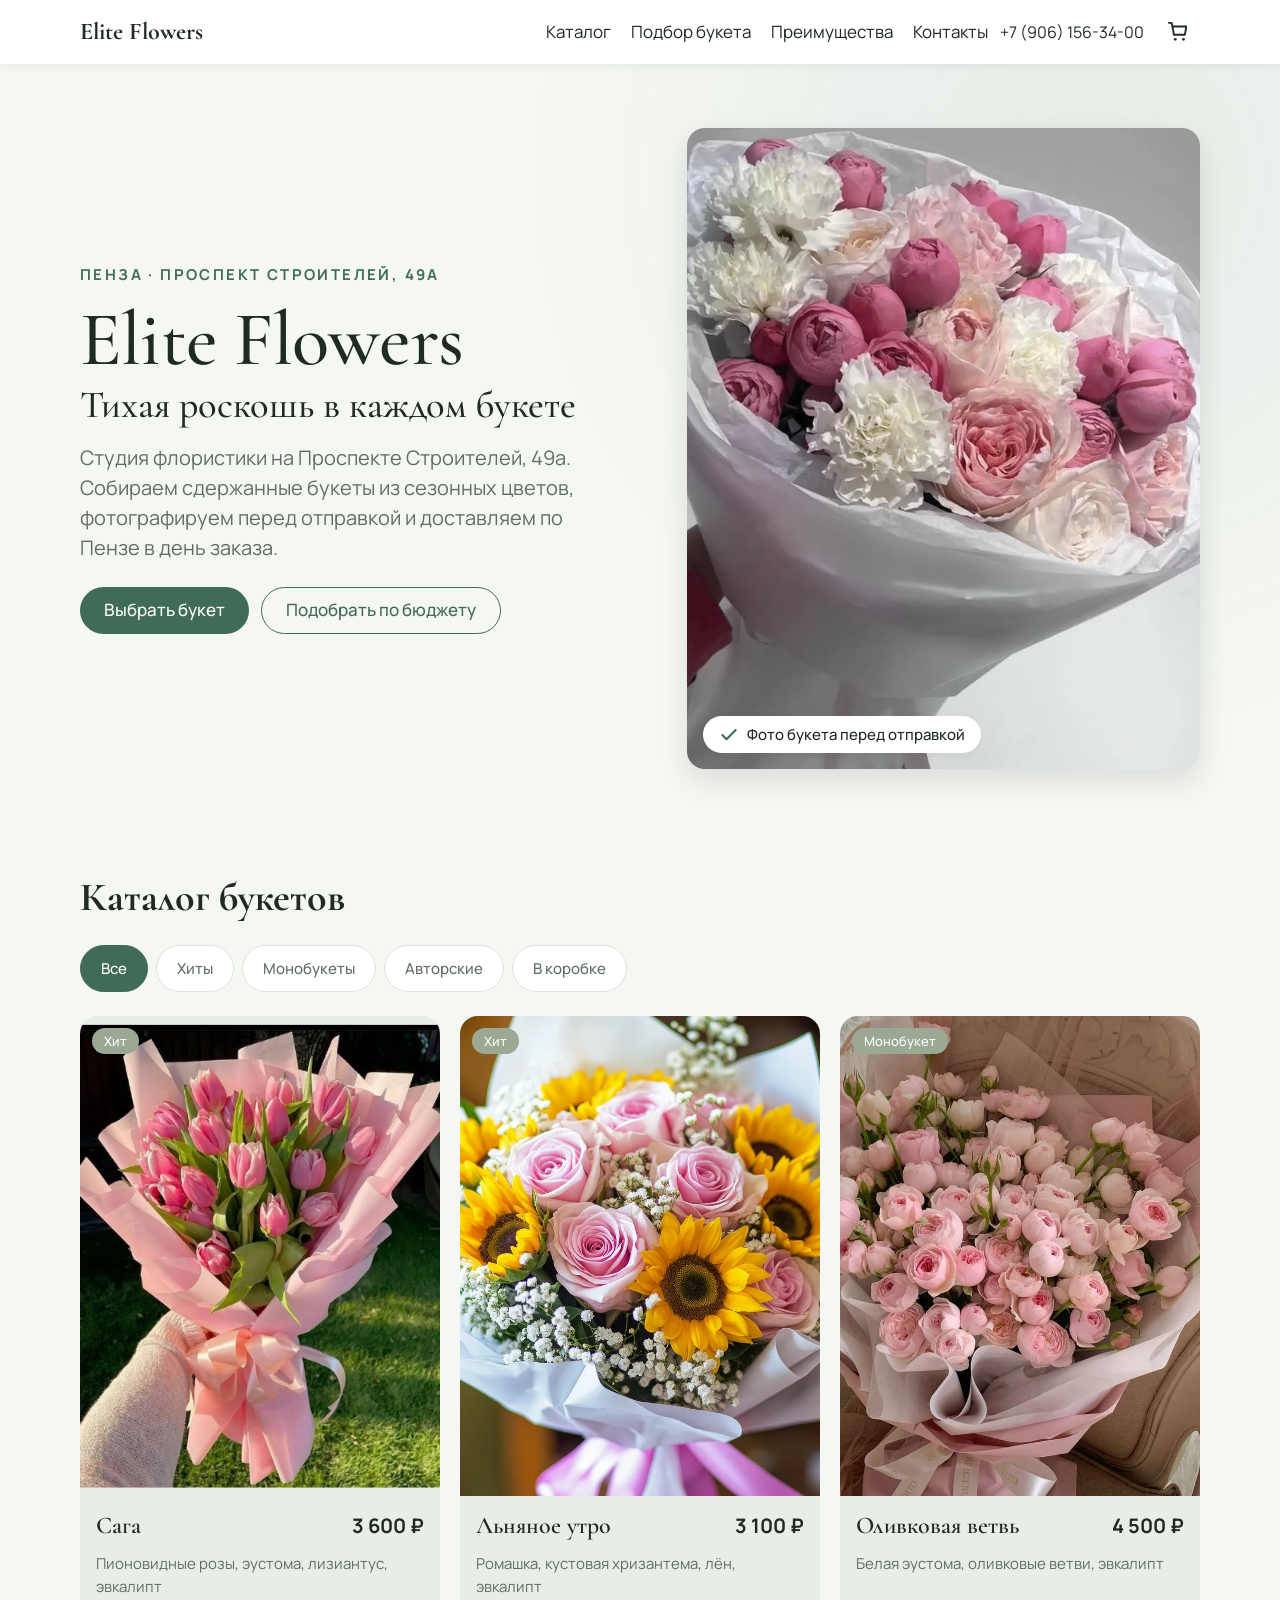
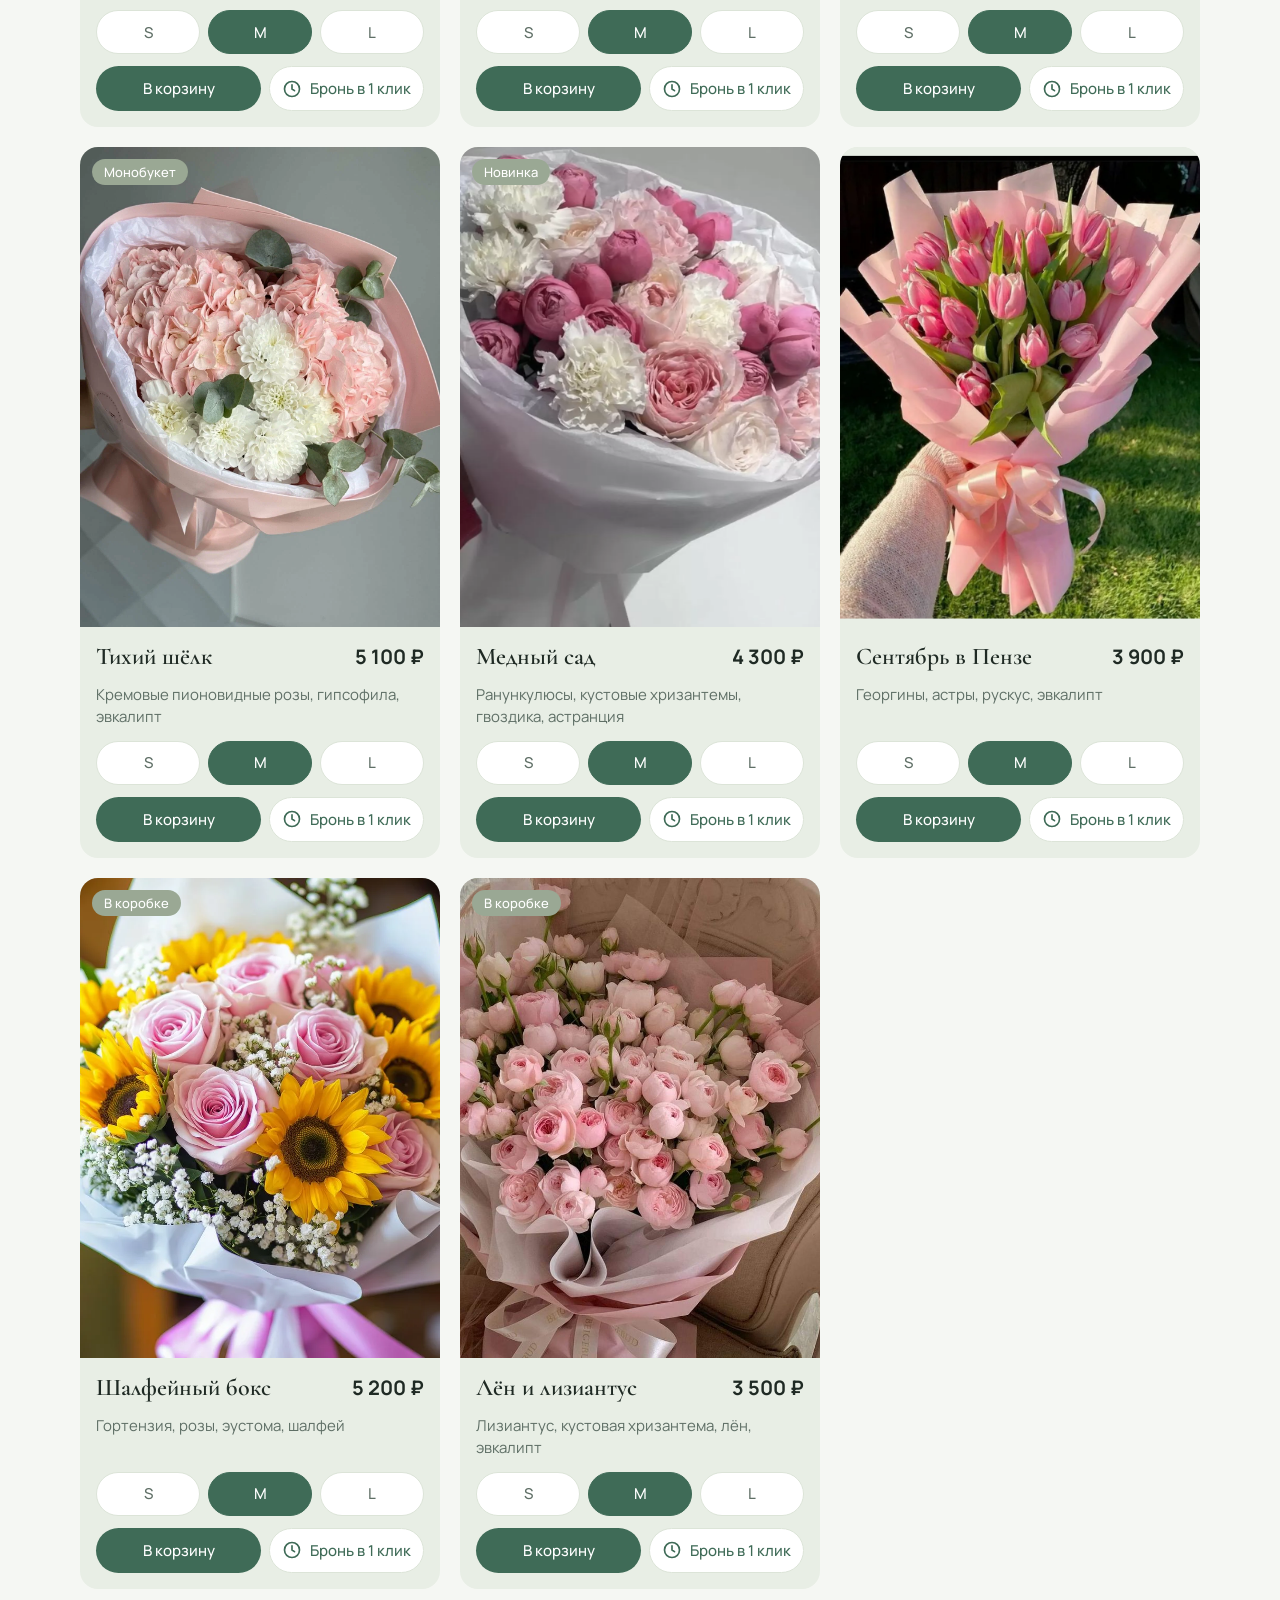
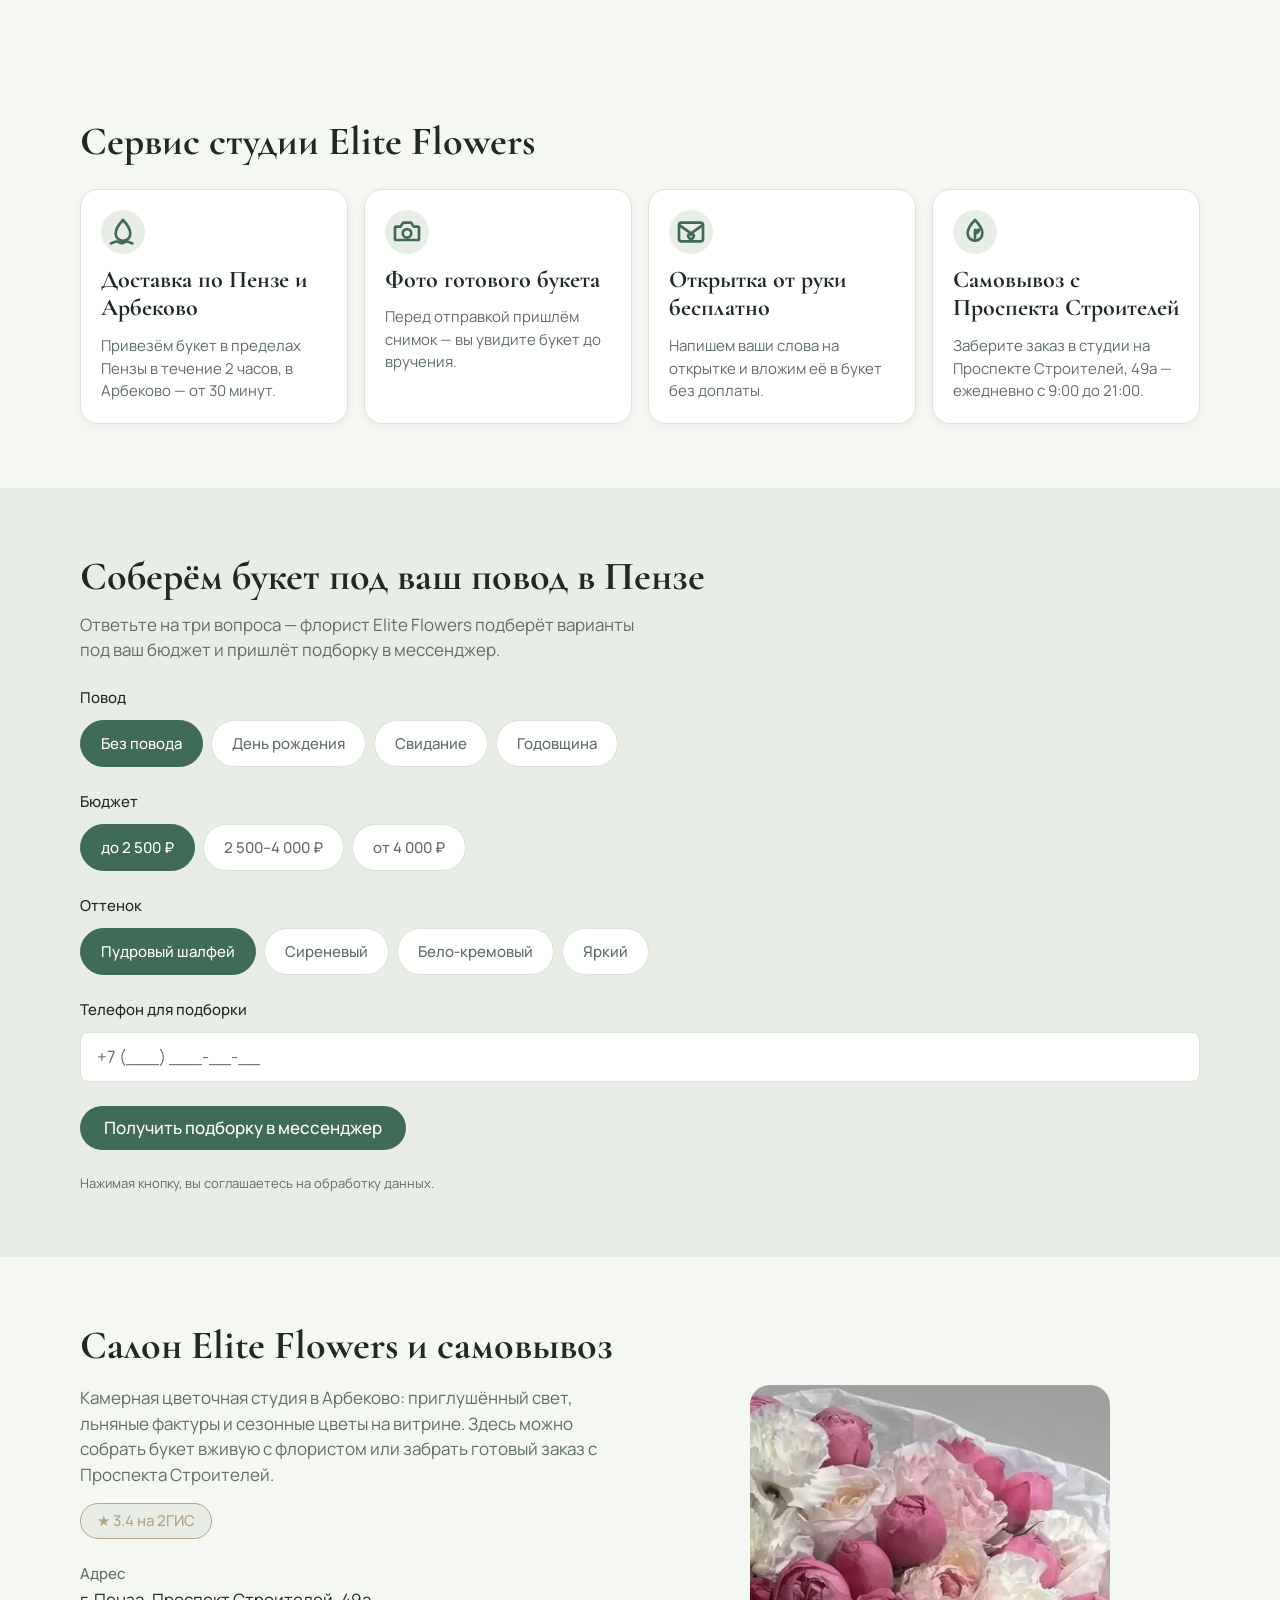
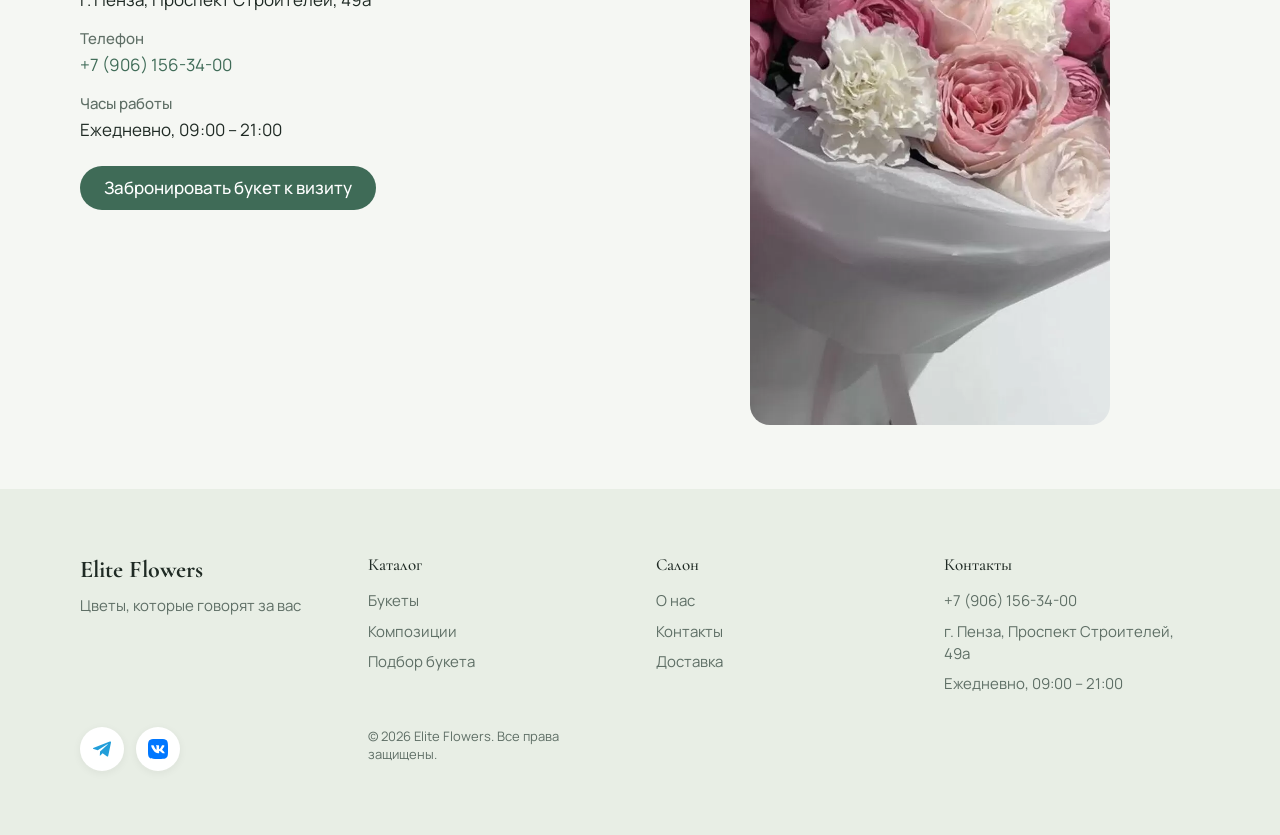
==== commit 338c7017: "Deploy 1 demo sites" ====
--- a/elite-flowers-penza/index.html
+++ b/elite-flowers-penza/index.html
@@ -3,8 +3,11 @@
 <head>
   <meta charset="UTF-8">
   <meta name="viewport" content="width=device-width, initial-scale=1.0">
-  <title>Sirelis — цветочный салон</title>
-  <meta name="description" content="Sirelis — цветочный салон: свежие букеты, авторские композиции, подбор букета под повод и бюджет, доставка цветов по городу.">
+  <title>Elite Flowers — цветочная студия в Пензе</title>
+  <meta name="description" content="Elite Flowers — цветочная студия в Пензе: сдержанные букеты из сезонных цветов, подбор под повод и бюджет, фото перед отправкой и доставка по Пензе.">
+  <link rel="preconnect" href="https://fonts.googleapis.com">
+  <link rel="preconnect" href="https://fonts.gstatic.com" crossorigin>
+  <link rel="stylesheet" href="https://fonts.googleapis.com/css2?family=Cormorant+Garamond:wght@400;500;600;700&family=Manrope:wght@400;500;600;700&display=swap">
   <link rel="stylesheet" href="css/reset.css">
   <link rel="stylesheet" href="css/variables.css">
   <link rel="stylesheet" href="css/style.css">
@@ -15,7 +18,7 @@
   <header class="header">
     <div class="header__inner container">
       <a class="header__logo" href="#top">
-        <span class="header__logo-text">Sirelis</span>
+        <span class="header__logo-text">Elite Flowers</span>
       </a>
 
       <button class="header__burger" type="button" aria-label="Открыть меню" aria-expanded="false" aria-controls="site-nav">
@@ -41,7 +44,7 @@
         </ul>
       </nav>
 
-      <a class="header__phone" href="tel:+79969616000">+7 (996) 961-60-00</a>
+      <a class="header__phone" href="tel:+79061563400">+7 (906) 156-34-00</a>
 
       <button class="header__cart" type="button" data-cart-open aria-label="Открыть корзину" aria-controls="cart">
         <svg class="header__cart-icon" viewBox="0 0 24 24" width="22" height="22" aria-hidden="true" focusable="false">
@@ -61,18 +64,19 @@
     <section class="hero" id="hero">
       <div class="hero__inner container">
         <div class="hero__content">
-          <h1 class="hero__title">Sirelis</h1>
-          <p class="hero__subtitle">Свежие авторские букеты в Пензе. Фотографируем готовый букет перед отправкой и бережно доставляем за 60 минут</p>
+          <span class="hero__eyebrow">Пенза · Проспект Строителей, 49а</span>
+          <h1 class="hero__title">Elite Flowers<span class="hero__title-sub">Тихая роскошь в каждом букете</span></h1>
+          <p class="hero__subtitle">Студия флористики на Проспекте Строителей, 49а. Собираем сдержанные букеты из сезонных цветов, фотографируем перед отправкой и доставляем по Пензе в день заказа.</p>
           <div class="hero__actions">
             <a class="btn btn--primary" href="#catalog">Выбрать букет</a>
-            <button class="btn btn--ghost" type="button">Собрать по бюджету</button>
+            <a class="btn btn--ghost" href="#match">Подобрать по бюджету</a>
           </div>
         </div>
         <div class="hero__media">
-          <img class="hero__image" src="photos/photo_2026-11-07_14-07-28.jpg" alt="Букет из свежих цветов в салоне Sirelis" width="1600" height="1000">
+          <img class="hero__image" src="photos/photo_2026-11-07_14-07-28.jpg" alt="Букеты студии Elite Flowers в Пензе" width="1000" height="1250" loading="eager" decoding="async">
           <p class="hero__badge">
             <svg class="hero__badge-icon" viewBox="0 0 24 24" width="20" height="20" aria-hidden="true" focusable="false">
-              <path d="M20 6 9 17l-5-5" fill="none" stroke="#B59B6D" stroke-width="2.5" stroke-linecap="round" stroke-linejoin="round"/>
+              <path d="M20 6 9 17l-5-5" fill="none" stroke="currentColor" stroke-width="2.5" stroke-linecap="round" stroke-linejoin="round"/>
             </svg>
             <span class="hero__badge-text">Фото букета перед отправкой</span>
           </p>
@@ -94,227 +98,286 @@
         </div>
 
         <div class="catalog__grid">
-          <article class="card" data-category="hits" data-selected-size="m" data-id="rozovoe-utro" data-title="Розовое утро">
-            <div class="card__media">
-              <img class="card__image" src="photos/photo_2026-11-09_09-19-30.jpg" alt="Букет &quot;Розовое утро&quot; из пионовидных роз, эустомы и лизиантуса в пудровых тонах" width="800" height="1000" loading="lazy" decoding="async">
+          <article class="card" data-category="hits" data-selected-size="m" data-id="sage-saga" data-title="Сага">
+            <div class="card__media">
+              <img class="card__image" src="photos/photo_2026-11-09_09-19-30.jpg" alt="Букет «Сага» с пионовидными розами и эустомой в шалфейных тонах" width="800" height="1000" loading="lazy" decoding="async">
               <span class="card__badge">Хит</span>
             </div>
             <div class="card__body">
-              <h3 class="card__title">Розовое утро</h3>
+              <div class="card__head">
+                <h3 class="card__title">Сага</h3>
+                <p class="card__price" data-price-value="3600">3&nbsp;600&nbsp;₽</p>
+              </div>
               <p class="card__composition">Пионовидные розы, эустома, лизиантус, эвкалипт</p>
-              <div class="card__sizes" role="group" aria-label="Размер букета «Розовое утро»">
+              <div class="card__sizes" role="group" aria-label="Размер букета «Сага»">
+                <button class="card__size" type="button" data-size="s" data-price="2700" aria-pressed="false">S</button>
+                <button class="card__size card__size--active" type="button" data-size="m" data-price="3600" aria-pressed="true">M</button>
+                <button class="card__size" type="button" data-size="l" data-price="4900" aria-pressed="false">L</button>
+              </div>
+              <div class="card__actions">
+                <button class="card__btn" type="button" data-cart-add>В корзину</button>
+                <button class="card__book" type="button" data-book-open aria-label="Бронь в 1 клик: Сага">
+                  <svg class="card__book-icon" viewBox="0 0 24 24" width="20" height="20" aria-hidden="true" focusable="false">
+                    <circle cx="12" cy="12" r="9" fill="none" stroke="currentColor" stroke-width="2"/>
+                    <path d="M12 7v5l3 2" fill="none" stroke="currentColor" stroke-width="2" stroke-linecap="round" stroke-linejoin="round"/>
+                  </svg>
+                  <span class="card__book-text">Бронь в 1 клик</span>
+                </button>
+              </div>
+            </div>
+          </article>
+
+          <article class="card" data-category="hits" data-selected-size="m" data-id="lenyanoe-utro" data-title="Льняное утро">
+            <div class="card__media">
+              <img class="card__image" src="photos/photo_2026-11-17_12-26-32.jpg" alt="Полевой букет «Льняное утро» с ромашками и льном" width="800" height="1000" loading="lazy" decoding="async">
+              <span class="card__badge">Хит</span>
+            </div>
+            <div class="card__body">
+              <div class="card__head">
+                <h3 class="card__title">Льняное утро</h3>
+                <p class="card__price" data-price-value="3100">3&nbsp;100&nbsp;₽</p>
+              </div>
+              <p class="card__composition">Ромашка, кустовая хризантема, лён, эвкалипт</p>
+              <div class="card__sizes" role="group" aria-label="Размер букета «Льняное утро»">
+                <button class="card__size" type="button" data-size="s" data-price="2200" aria-pressed="false">S</button>
+                <button class="card__size card__size--active" type="button" data-size="m" data-price="3100" aria-pressed="true">M</button>
+                <button class="card__size" type="button" data-size="l" data-price="4300" aria-pressed="false">L</button>
+              </div>
+              <div class="card__actions">
+                <button class="card__btn" type="button" data-cart-add>В корзину</button>
+                <button class="card__book" type="button" data-book-open aria-label="Бронь в 1 клик: Льняное утро">
+                  <svg class="card__book-icon" viewBox="0 0 24 24" width="20" height="20" aria-hidden="true" focusable="false">
+                    <circle cx="12" cy="12" r="9" fill="none" stroke="currentColor" stroke-width="2"/>
+                    <path d="M12 7v5l3 2" fill="none" stroke="currentColor" stroke-width="2" stroke-linecap="round" stroke-linejoin="round"/>
+                  </svg>
+                  <span class="card__book-text">Бронь в 1 клик</span>
+                </button>
+              </div>
+            </div>
+          </article>
+
+          <article class="card" data-category="mono" data-selected-size="m" data-id="olivkovaya-vetv" data-title="Оливковая ветвь">
+            <div class="card__media">
+              <img class="card__image" src="photos/photo_2026-11-21_12-21-20.jpg" alt="Монобукет «Оливковая ветвь» из белой эустомы с оливковой зеленью" width="800" height="1000" loading="lazy" decoding="async">
+              <span class="card__badge">Монобукет</span>
+            </div>
+            <div class="card__body">
+              <div class="card__head">
+                <h3 class="card__title">Оливковая ветвь</h3>
+                <p class="card__price" data-price-value="4500">4&nbsp;500&nbsp;₽</p>
+              </div>
+              <p class="card__composition">Белая эустома, оливковые ветви, эвкалипт</p>
+              <div class="card__sizes" role="group" aria-label="Размер букета «Оливковая ветвь»">
+                <button class="card__size" type="button" data-size="s" data-price="3400" aria-pressed="false">S</button>
+                <button class="card__size card__size--active" type="button" data-size="m" data-price="4500" aria-pressed="true">M</button>
+                <button class="card__size" type="button" data-size="l" data-price="5900" aria-pressed="false">L</button>
+              </div>
+              <div class="card__actions">
+                <button class="card__btn" type="button" data-cart-add>В корзину</button>
+                <button class="card__book" type="button" data-book-open aria-label="Бронь в 1 клик: Оливковая ветвь">
+                  <svg class="card__book-icon" viewBox="0 0 24 24" width="20" height="20" aria-hidden="true" focusable="false">
+                    <circle cx="12" cy="12" r="9" fill="none" stroke="currentColor" stroke-width="2"/>
+                    <path d="M12 7v5l3 2" fill="none" stroke="currentColor" stroke-width="2" stroke-linecap="round" stroke-linejoin="round"/>
+                  </svg>
+                  <span class="card__book-text">Бронь в 1 клик</span>
+                </button>
+              </div>
+            </div>
+          </article>
+
+          <article class="card" data-category="mono" data-selected-size="m" data-id="tikhiy-shelk" data-title="Тихий шёлк">
+            <div class="card__media">
+              <img class="card__image" src="photos/photo_2026-11-21_18-42-05.jpg" alt="Монобукет «Тихий шёлк» из кремовых пионовидных роз" width="800" height="1000" loading="lazy" decoding="async">
+              <span class="card__badge">Монобукет</span>
+            </div>
+            <div class="card__body">
+              <div class="card__head">
+                <h3 class="card__title">Тихий шёлк</h3>
+                <p class="card__price" data-price-value="5100">5&nbsp;100&nbsp;₽</p>
+              </div>
+              <p class="card__composition">Кремовые пионовидные розы, гипсофила, эвкалипт</p>
+              <div class="card__sizes" role="group" aria-label="Размер букета «Тихий шёлк»">
+                <button class="card__size" type="button" data-size="s" data-price="3900" aria-pressed="false">S</button>
+                <button class="card__size card__size--active" type="button" data-size="m" data-price="5100" aria-pressed="true">M</button>
+                <button class="card__size" type="button" data-size="l" data-price="6700" aria-pressed="false">L</button>
+              </div>
+              <div class="card__actions">
+                <button class="card__btn" type="button" data-cart-add>В корзину</button>
+                <button class="card__book" type="button" data-book-open aria-label="Бронь в 1 клик: Тихий шёлк">
+                  <svg class="card__book-icon" viewBox="0 0 24 24" width="20" height="20" aria-hidden="true" focusable="false">
+                    <circle cx="12" cy="12" r="9" fill="none" stroke="currentColor" stroke-width="2"/>
+                    <path d="M12 7v5l3 2" fill="none" stroke="currentColor" stroke-width="2" stroke-linecap="round" stroke-linejoin="round"/>
+                  </svg>
+                  <span class="card__book-text">Бронь в 1 клик</span>
+                </button>
+              </div>
+            </div>
+          </article>
+
+          <article class="card" data-category="author" data-selected-size="m" data-id="mednyy-sad" data-title="Медный сад">
+            <div class="card__media">
+              <img class="card__image" src="photos/photo_2026-11-07_14-07-28.jpg" alt="Авторский букет «Медный сад» с ранункулюсами и астранцией" width="800" height="1000" loading="lazy" decoding="async">
+              <span class="card__badge">Новинка</span>
+            </div>
+            <div class="card__body">
+              <div class="card__head">
+                <h3 class="card__title">Медный сад</h3>
+                <p class="card__price" data-price-value="4300">4&nbsp;300&nbsp;₽</p>
+              </div>
+              <p class="card__composition">Ранункулюсы, кустовые хризантемы, гвоздика, астранция</p>
+              <div class="card__sizes" role="group" aria-label="Размер букета «Медный сад»">
+                <button class="card__size" type="button" data-size="s" data-price="3200" aria-pressed="false">S</button>
+                <button class="card__size card__size--active" type="button" data-size="m" data-price="4300" aria-pressed="true">M</button>
+                <button class="card__size" type="button" data-size="l" data-price="5600" aria-pressed="false">L</button>
+              </div>
+              <div class="card__actions">
+                <button class="card__btn" type="button" data-cart-add>В корзину</button>
+                <button class="card__book" type="button" data-book-open aria-label="Бронь в 1 клик: Медный сад">
+                  <svg class="card__book-icon" viewBox="0 0 24 24" width="20" height="20" aria-hidden="true" focusable="false">
+                    <circle cx="12" cy="12" r="9" fill="none" stroke="currentColor" stroke-width="2"/>
+                    <path d="M12 7v5l3 2" fill="none" stroke="currentColor" stroke-width="2" stroke-linecap="round" stroke-linejoin="round"/>
+                  </svg>
+                  <span class="card__book-text">Бронь в 1 клик</span>
+                </button>
+              </div>
+            </div>
+          </article>
+
+          <article class="card" data-category="author" data-selected-size="m" data-id="sentyabr-v-penze" data-title="Сентябрь в Пензе">
+            <div class="card__media">
+              <img class="card__image" src="photos/photo_2026-11-09_09-19-30.jpg" alt="Авторский букет «Сентябрь в Пензе» с георгинами и астрами" width="800" height="1000" loading="lazy" decoding="async">
+            </div>
+            <div class="card__body">
+              <div class="card__head">
+                <h3 class="card__title">Сентябрь в Пензе</h3>
+                <p class="card__price" data-price-value="3900">3&nbsp;900&nbsp;₽</p>
+              </div>
+              <p class="card__composition">Георгины, астры, рускус, эвкалипт</p>
+              <div class="card__sizes" role="group" aria-label="Размер букета «Сентябрь в Пензе»">
                 <button class="card__size" type="button" data-size="s" data-price="2900" aria-pressed="false">S</button>
                 <button class="card__size card__size--active" type="button" data-size="m" data-price="3900" aria-pressed="true">M</button>
-                <button class="card__size" type="button" data-size="l" data-price="5400" aria-pressed="false">L</button>
-              </div>
-              <p class="card__price" data-price-value="3900">3&nbsp;900&nbsp;₽</p>
-              <div class="card__actions">
-                <button class="card__btn" type="button" data-cart-add>В корзину</button>
-                <button class="card__book" type="button" data-book-open aria-label="Бронь в 1 клик: Розовое утро">
-                  <svg class="card__book-icon" viewBox="0 0 24 24" width="20" height="20" aria-hidden="true" focusable="false">
-                    <circle cx="12" cy="12" r="9" fill="none" stroke="currentColor" stroke-width="2"/>
-                    <path d="M12 7v5l3 2" fill="none" stroke="currentColor" stroke-width="2" stroke-linecap="round" stroke-linejoin="round"/>
-                  </svg>
-                  <span class="card__book-text">Бронь в 1 клик</span>
-                </button>
-              </div>
-            </div>
-          </article>
-
-          <article class="card" data-category="hits" data-selected-size="m" data-id="letniy-sad" data-title="Летний сад">
-            <div class="card__media">
-              <img class="card__image" src="photos/photo_2026-11-17_12-26-32.jpg" alt="Сборный букет &quot;Летний сад&quot; с хризантемами, ранункулюсами и гвоздикой" width="800" height="1000" loading="lazy" decoding="async">
-              <span class="card__badge">Хит</span>
-            </div>
-            <div class="card__body">
-              <h3 class="card__title">Летний сад</h3>
-              <p class="card__composition">Кустовые хризантемы, ранункулюсы, гвоздика, эвкалипт</p>
-              <div class="card__sizes" role="group" aria-label="Размер букета «Летний сад»">
-                <button class="card__size" type="button" data-size="s" data-price="3900" aria-pressed="false">S</button>
-                <button class="card__size card__size--active" type="button" data-size="m" data-price="4900" aria-pressed="true">M</button>
-                <button class="card__size" type="button" data-size="l" data-price="6400" aria-pressed="false">L</button>
-              </div>
-              <p class="card__price" data-price-value="4900">4&nbsp;900&nbsp;₽</p>
-              <div class="card__actions">
-                <button class="card__btn" type="button" data-cart-add>В корзину</button>
-                <button class="card__book" type="button" data-book-open aria-label="Бронь в 1 клик: Летний сад">
-                  <svg class="card__book-icon" viewBox="0 0 24 24" width="20" height="20" aria-hidden="true" focusable="false">
-                    <circle cx="12" cy="12" r="9" fill="none" stroke="currentColor" stroke-width="2"/>
-                    <path d="M12 7v5l3 2" fill="none" stroke="currentColor" stroke-width="2" stroke-linecap="round" stroke-linejoin="round"/>
-                  </svg>
-                  <span class="card__book-text">Бронь в 1 клик</span>
-                </button>
-              </div>
-            </div>
-          </article>
-
-          <article class="card" data-category="mono" data-selected-size="m" data-id="pudrovyy-shelk" data-title="Пудровый шёлк">
-            <div class="card__media">
-              <img class="card__image" src="photos/photo_2026-11-21_12-21-20.jpg" alt="Монобукет &quot;Пудровый шёлк&quot; из пионовидных роз мягкого розового оттенка" width="800" height="1000" loading="lazy" decoding="async">
-              <span class="card__badge">Монобукет</span>
-            </div>
-            <div class="card__body">
-              <h3 class="card__title">Пудровый шёлк</h3>
-              <p class="card__composition">Пионовидные розы, эустома, зелень эвкалипта</p>
-              <div class="card__sizes" role="group" aria-label="Размер букета «Пудровый шёлк»">
-                <button class="card__size" type="button" data-size="s" data-price="4500" aria-pressed="false">S</button>
-                <button class="card__size card__size--active" type="button" data-size="m" data-price="5900" aria-pressed="true">M</button>
-                <button class="card__size" type="button" data-size="l" data-price="7400" aria-pressed="false">L</button>
-              </div>
-              <p class="card__price" data-price-value="5900">5&nbsp;900&nbsp;₽</p>
-              <div class="card__actions">
-                <button class="card__btn" type="button" data-cart-add>В корзину</button>
-                <button class="card__book" type="button" data-book-open aria-label="Бронь в 1 клик: Пудровый шёлк">
-                  <svg class="card__book-icon" viewBox="0 0 24 24" width="20" height="20" aria-hidden="true" focusable="false">
-                    <circle cx="12" cy="12" r="9" fill="none" stroke="currentColor" stroke-width="2"/>
-                    <path d="M12 7v5l3 2" fill="none" stroke="currentColor" stroke-width="2" stroke-linecap="round" stroke-linejoin="round"/>
-                  </svg>
-                  <span class="card__book-text">Бронь в 1 клик</span>
-                </button>
-              </div>
-            </div>
-          </article>
-
-          <article class="card" data-category="mono" data-selected-size="m" data-id="tyulpanmyy-vals" data-title="Тюльпанный вальс">
-            <div class="card__media">
-              <img class="card__image" src="photos/photo_2026-11-21_18-42-05.jpg" alt="Монобукет &quot;Тюльпанный вальс&quot; из свежих тюльпанов с зеленью" width="800" height="1000" loading="lazy" decoding="async">
-            </div>
-            <div class="card__body">
-              <h3 class="card__title">Тюльпанный вальс</h3>
-              <p class="card__composition">Тюльпаны, аспидистра, зелень эвкалипта</p>
-              <div class="card__sizes" role="group" aria-label="Размер букета «Тюльпанный вальс»">
-                <button class="card__size" type="button" data-size="s" data-price="1800" aria-pressed="false">S</button>
-                <button class="card__size card__size--active" type="button" data-size="m" data-price="2400" aria-pressed="true">M</button>
-                <button class="card__size" type="button" data-size="l" data-price="3200" aria-pressed="false">L</button>
-              </div>
-              <p class="card__price" data-price-value="2400">2&nbsp;400&nbsp;₽</p>
-              <div class="card__actions">
-                <button class="card__btn" type="button" data-cart-add>В корзину</button>
-                <button class="card__book" type="button" data-book-open aria-label="Бронь в 1 клик: Тюльпанный вальс">
-                  <svg class="card__book-icon" viewBox="0 0 24 24" width="20" height="20" aria-hidden="true" focusable="false">
-                    <circle cx="12" cy="12" r="9" fill="none" stroke="currentColor" stroke-width="2"/>
-                    <path d="M12 7v5l3 2" fill="none" stroke="currentColor" stroke-width="2" stroke-linecap="round" stroke-linejoin="round"/>
-                  </svg>
-                  <span class="card__book-text">Бронь в 1 клик</span>
-                </button>
-              </div>
-            </div>
-          </article>
-
-          <article class="card" data-category="author" data-selected-size="m" data-id="nezhnost-provansa" data-title="Нежность Прованса">
-            <div class="card__media">
-              <img class="card__image" src="photos/photo_2026-11-07_14-07-28.jpg" alt="Авторский букет &quot;Нежность Прованса&quot; с лавандой, эустомой и ранункулюсами" width="800" height="1000" loading="lazy" decoding="async">
-              <span class="card__badge">Новинка</span>
-            </div>
-            <div class="card__body">
-              <h3 class="card__title">Нежность Прованса</h3>
-              <p class="card__composition">Лаванда, эустома, ранункулюсы, эвкалипт</p>
-              <div class="card__sizes" role="group" aria-label="Размер букета «Нежность Прованса»">
-                <button class="card__size" type="button" data-size="s" data-price="5400" aria-pressed="false">S</button>
-                <button class="card__size card__size--active" type="button" data-size="m" data-price="6900" aria-pressed="true">M</button>
-                <button class="card__size" type="button" data-size="l" data-price="7900" aria-pressed="false">L</button>
-              </div>
-              <p class="card__price" data-price-value="6900">6&nbsp;900&nbsp;₽</p>
-              <div class="card__actions">
-                <button class="card__btn" type="button" data-cart-add>В корзину</button>
-                <button class="card__book" type="button" data-book-open aria-label="Бронь в 1 клик: Нежность Прованса">
-                  <svg class="card__book-icon" viewBox="0 0 24 24" width="20" height="20" aria-hidden="true" focusable="false">
-                    <circle cx="12" cy="12" r="9" fill="none" stroke="currentColor" stroke-width="2"/>
-                    <path d="M12 7v5l3 2" fill="none" stroke="currentColor" stroke-width="2" stroke-linecap="round" stroke-linejoin="round"/>
-                  </svg>
-                  <span class="card__book-text">Бронь в 1 клик</span>
-                </button>
-              </div>
-            </div>
-          </article>
-
-          <article class="card" data-category="author" data-selected-size="m" data-id="utrennyaya-siren" data-title="Утренняя сирень">
-            <div class="card__media">
-              <img class="card__image" src="photos/photo_2026-11-09_09-19-30.jpg" alt="Авторский букет &quot;Утренняя сирень&quot; с сиренью, пионами и ранункулюсами" width="800" height="1000" loading="lazy" decoding="async">
-            </div>
-            <div class="card__body">
-              <h3 class="card__title">Утренняя сирень</h3>
-              <p class="card__composition">Сирень, пионы, ранункулюсы, эустома</p>
-              <div class="card__sizes" role="group" aria-label="Размер букета «Утренняя сирень»">
-                <button class="card__size" type="button" data-size="s" data-price="4200" aria-pressed="false">S</button>
-                <button class="card__size card__size--active" type="button" data-size="m" data-price="5400" aria-pressed="true">M</button>
-                <button class="card__size" type="button" data-size="l" data-price="6900" aria-pressed="false">L</button>
-              </div>
-              <p class="card__price" data-price-value="5400">5&nbsp;400&nbsp;₽</p>
-              <div class="card__actions">
-                <button class="card__btn" type="button" data-cart-add>В корзину</button>
-                <button class="card__book" type="button" data-book-open aria-label="Бронь в 1 клик: Утренняя сирень">
-                  <svg class="card__book-icon" viewBox="0 0 24 24" width="20" height="20" aria-hidden="true" focusable="false">
-                    <circle cx="12" cy="12" r="9" fill="none" stroke="currentColor" stroke-width="2"/>
-                    <path d="M12 7v5l3 2" fill="none" stroke="currentColor" stroke-width="2" stroke-linecap="round" stroke-linejoin="round"/>
-                  </svg>
-                  <span class="card__book-text">Бронь в 1 клик</span>
-                </button>
-              </div>
-            </div>
-          </article>
-
-          <article class="card" data-category="box" data-selected-size="m" data-id="milk-rouz" data-title="Милк Роуз">
-            <div class="card__media">
-              <img class="card__image" src="photos/photo_2026-11-17_12-26-32.jpg" alt="Композиция &quot;Милк Роуз&quot; в коробке с розами, хризантемами и эустомой" width="800" height="1000" loading="lazy" decoding="async">
+                <button class="card__size" type="button" data-size="l" data-price="5200" aria-pressed="false">L</button>
+              </div>
+              <div class="card__actions">
+                <button class="card__btn" type="button" data-cart-add>В корзину</button>
+                <button class="card__book" type="button" data-book-open aria-label="Бронь в 1 клик: Сентябрь в Пензе">
+                  <svg class="card__book-icon" viewBox="0 0 24 24" width="20" height="20" aria-hidden="true" focusable="false">
+                    <circle cx="12" cy="12" r="9" fill="none" stroke="currentColor" stroke-width="2"/>
+                    <path d="M12 7v5l3 2" fill="none" stroke="currentColor" stroke-width="2" stroke-linecap="round" stroke-linejoin="round"/>
+                  </svg>
+                  <span class="card__book-text">Бронь в 1 клик</span>
+                </button>
+              </div>
+            </div>
+          </article>
+
+          <article class="card" data-category="box" data-selected-size="m" data-id="shalfeynyy-boks" data-title="Шалфейный бокс">
+            <div class="card__media">
+              <img class="card__image" src="photos/photo_2026-11-17_12-26-32.jpg" alt="Композиция «Шалфейный бокс» с гортензией и розами в коробке" width="800" height="1000" loading="lazy" decoding="async">
               <span class="card__badge">В коробке</span>
             </div>
             <div class="card__body">
-              <h3 class="card__title">Милк Роуз</h3>
-              <p class="card__composition">Розы, кустовые хризантемы, эустома, лизиантус</p>
-              <div class="card__sizes" role="group" aria-label="Размер букета «Милк Роуз»">
-                <button class="card__size" type="button" data-size="s" data-price="3600" aria-pressed="false">S</button>
-                <button class="card__size card__size--active" type="button" data-size="m" data-price="4700" aria-pressed="true">M</button>
-                <button class="card__size" type="button" data-size="l" data-price="6200" aria-pressed="false">L</button>
-              </div>
-              <p class="card__price" data-price-value="4700">4&nbsp;700&nbsp;₽</p>
-              <div class="card__actions">
-                <button class="card__btn" type="button" data-cart-add>В корзину</button>
-                <button class="card__book" type="button" data-book-open aria-label="Бронь в 1 клик: Милк Роуз">
-                  <svg class="card__book-icon" viewBox="0 0 24 24" width="20" height="20" aria-hidden="true" focusable="false">
-                    <circle cx="12" cy="12" r="9" fill="none" stroke="currentColor" stroke-width="2"/>
-                    <path d="M12 7v5l3 2" fill="none" stroke="currentColor" stroke-width="2" stroke-linecap="round" stroke-linejoin="round"/>
-                  </svg>
-                  <span class="card__book-text">Бронь в 1 клик</span>
-                </button>
-              </div>
-            </div>
-          </article>
-
-          <article class="card" data-category="box" data-selected-size="m" data-id="pudra-i-zoloto" data-title="Пудра и золото">
-            <div class="card__media">
-              <img class="card__image" src="photos/photo_2026-11-21_12-21-20.jpg" alt="Композиция &quot;Пудра и золото&quot; в коробке с гортензией, розами и гвоздикой" width="800" height="1000" loading="lazy" decoding="async">
-            </div>
-            <div class="card__body">
-              <h3 class="card__title">Пудра и золото</h3>
-              <p class="card__composition">Гортензия, розы, гвоздика, эвкалипт</p>
-              <div class="card__sizes" role="group" aria-label="Размер букета «Пудра и золото»">
-                <button class="card__size" type="button" data-size="s" data-price="2400" aria-pressed="false">S</button>
-                <button class="card__size card__size--active" type="button" data-size="m" data-price="3200" aria-pressed="true">M</button>
-                <button class="card__size" type="button" data-size="l" data-price="4500" aria-pressed="false">L</button>
-              </div>
-              <p class="card__price" data-price-value="3200">3&nbsp;200&nbsp;₽</p>
-              <div class="card__actions">
-                <button class="card__btn" type="button" data-cart-add>В корзину</button>
-                <button class="card__book" type="button" data-book-open aria-label="Бронь в 1 клик: Пудра и золото">
-                  <svg class="card__book-icon" viewBox="0 0 24 24" width="20" height="20" aria-hidden="true" focusable="false">
-                    <circle cx="12" cy="12" r="9" fill="none" stroke="currentColor" stroke-width="2"/>
-                    <path d="M12 7v5l3 2" fill="none" stroke="currentColor" stroke-width="2" stroke-linecap="round" stroke-linejoin="round"/>
-                  </svg>
-                  <span class="card__book-text">Бронь в 1 клик</span>
-                </button>
-              </div>
-            </div>
-          </article>
-        </div>
+              <div class="card__head">
+                <h3 class="card__title">Шалфейный бокс</h3>
+                <p class="card__price" data-price-value="5200">5&nbsp;200&nbsp;₽</p>
+              </div>
+              <p class="card__composition">Гортензия, розы, эустома, шалфей</p>
+              <div class="card__sizes" role="group" aria-label="Размер букета «Шалфейный бокс»">
+                <button class="card__size" type="button" data-size="s" data-price="4000" aria-pressed="false">S</button>
+                <button class="card__size card__size--active" type="button" data-size="m" data-price="5200" aria-pressed="true">M</button>
+                <button class="card__size" type="button" data-size="l" data-price="6800" aria-pressed="false">L</button>
+              </div>
+              <div class="card__actions">
+                <button class="card__btn" type="button" data-cart-add>В корзину</button>
+                <button class="card__book" type="button" data-book-open aria-label="Бронь в 1 клик: Шалфейный бокс">
+                  <svg class="card__book-icon" viewBox="0 0 24 24" width="20" height="20" aria-hidden="true" focusable="false">
+                    <circle cx="12" cy="12" r="9" fill="none" stroke="currentColor" stroke-width="2"/>
+                    <path d="M12 7v5l3 2" fill="none" stroke="currentColor" stroke-width="2" stroke-linecap="round" stroke-linejoin="round"/>
+                  </svg>
+                  <span class="card__book-text">Бронь в 1 клик</span>
+                </button>
+              </div>
+            </div>
+          </article>
+
+          <article class="card" data-category="box" data-selected-size="m" data-id="len-i-lizianthus" data-title="Лён и лизиантус">
+            <div class="card__media">
+              <img class="card__image" src="photos/photo_2026-11-21_12-21-20.jpg" alt="Композиция «Лён и лизиантус» в коробке с нежными цветами" width="800" height="1000" loading="lazy" decoding="async">
+              <span class="card__badge">В коробке</span>
+            </div>
+            <div class="card__body">
+              <div class="card__head">
+                <h3 class="card__title">Лён и лизиантус</h3>
+                <p class="card__price" data-price-value="3500">3&nbsp;500&nbsp;₽</p>
+              </div>
+              <p class="card__composition">Лизиантус, кустовая хризантема, лён, эвкалипт</p>
+              <div class="card__sizes" role="group" aria-label="Размер букета «Лён и лизиантус»">
+                <button class="card__size" type="button" data-size="s" data-price="2600" aria-pressed="false">S</button>
+                <button class="card__size card__size--active" type="button" data-size="m" data-price="3500" aria-pressed="true">M</button>
+                <button class="card__size" type="button" data-size="l" data-price="4700" aria-pressed="false">L</button>
+              </div>
+              <div class="card__actions">
+                <button class="card__btn" type="button" data-cart-add>В корзину</button>
+                <button class="card__book" type="button" data-book-open aria-label="Бронь в 1 клик: Лён и лизиантус">
+                  <svg class="card__book-icon" viewBox="0 0 24 24" width="20" height="20" aria-hidden="true" focusable="false">
+                    <circle cx="12" cy="12" r="9" fill="none" stroke="currentColor" stroke-width="2"/>
+                    <path d="M12 7v5l3 2" fill="none" stroke="currentColor" stroke-width="2" stroke-linecap="round" stroke-linejoin="round"/>
+                  </svg>
+                  <span class="card__book-text">Бронь в 1 клик</span>
+                </button>
+              </div>
+            </div>
+          </article>
+        </div>
+      </div>
+    </section>
+
+    <!-- Преимущества -->
+    <section class="advantages" id="advantages">
+      <div class="container">
+        <h2 class="advantages__title">Сервис студии Elite Flowers</h2>
+
+        <ul class="advantages__list">
+          <li class="advantages__item">
+            <div class="advantages__icon">
+              <img src="assets/icons/icon-delivery.svg" alt="" width="32" height="32">
+            </div>
+            <h3 class="advantages__item-title">Доставка по Пензе и Арбеково</h3>
+            <p class="advantages__text">Привезём букет в пределах Пензы в течение 2 часов, в Арбеково — от 30 минут.</p>
+          </li>
+
+          <li class="advantages__item">
+            <div class="advantages__icon">
+              <img src="assets/icons/icon-photo.svg" alt="" width="32" height="32">
+            </div>
+            <h3 class="advantages__item-title">Фото готового букета</h3>
+            <p class="advantages__text">Перед отправкой пришлём снимок — вы увидите букет до вручения.</p>
+          </li>
+
+          <li class="advantages__item">
+            <div class="advantages__icon">
+              <img src="assets/icons/icon-card.svg" alt="" width="32" height="32">
+            </div>
+            <h3 class="advantages__item-title">Открытка от руки бесплатно</h3>
+            <p class="advantages__text">Напишем ваши слова на открытке и вложим её в букет без доплаты.</p>
+          </li>
+
+          <li class="advantages__item">
+            <div class="advantages__icon">
+              <img src="assets/icons/icon-care.svg" alt="" width="32" height="32">
+            </div>
+            <h3 class="advantages__item-title">Самовывоз с Проспекта Строителей</h3>
+            <p class="advantages__text">Заберите заказ в студии на Проспекте Строителей, 49а — ежедневно с 9:00 до 21:00.</p>
+          </li>
+        </ul>
       </div>
     </section>
 
     <!-- Подбор букета -->
     <section class="match" id="match">
       <div class="container">
-        <h2 class="match__title">Соберём букет под ваш повод</h2>
-        <p class="match__subtitle">Ответьте на три вопроса — флорист подберёт варианты под ваш бюджет.</p>
+        <h2 class="match__title">Соберём букет под ваш повод в Пензе</h2>
+        <p class="match__subtitle">Ответьте на три вопроса — флорист Elite Flowers подберёт варианты под ваш бюджет и пришлёт подборку в мессенджер.</p>
 
         <form class="match__form" action="#" method="post">
           <div class="match__field">
@@ -323,7 +386,7 @@
               <button class="match__chip match__chip--active" type="button" data-value="none" aria-pressed="true">Без повода</button>
               <button class="match__chip" type="button" data-value="birthday" aria-pressed="false">День рождения</button>
               <button class="match__chip" type="button" data-value="date" aria-pressed="false">Свидание</button>
-              <button class="match__chip" type="button" data-value="anniversary" aria-pressed="false">Юбилей</button>
+              <button class="match__chip" type="button" data-value="anniversary" aria-pressed="false">Годовщина</button>
             </div>
             <input class="match__value" type="hidden" name="occasion" value="none">
           </div>
@@ -331,9 +394,9 @@
           <div class="match__field">
             <span class="match__label">Бюджет</span>
             <div class="match__chips" role="group" aria-label="Бюджет">
-              <button class="match__chip match__chip--active" type="button" data-value="low" aria-pressed="true">до 3 000 ₽</button>
-              <button class="match__chip" type="button" data-value="mid" aria-pressed="false">3 000–5 000 ₽</button>
-              <button class="match__chip" type="button" data-value="high" aria-pressed="false">от 5 000 ₽</button>
+              <button class="match__chip match__chip--active" type="button" data-value="low" aria-pressed="true">до 2 500 ₽</button>
+              <button class="match__chip" type="button" data-value="mid" aria-pressed="false">2 500–4 000 ₽</button>
+              <button class="match__chip" type="button" data-value="high" aria-pressed="false">от 4 000 ₽</button>
             </div>
             <input class="match__value" type="hidden" name="budget" value="low">
           </div>
@@ -341,7 +404,7 @@
           <div class="match__field">
             <span class="match__label">Оттенок</span>
             <div class="match__chips" role="group" aria-label="Оттенок">
-              <button class="match__chip match__chip--active" type="button" data-value="powder" aria-pressed="true">Нежный пудровый</button>
+              <button class="match__chip match__chip--active" type="button" data-value="powder" aria-pressed="true">Пудровый шалфей</button>
               <button class="match__chip" type="button" data-value="lilac" aria-pressed="false">Сиреневый</button>
               <button class="match__chip" type="button" data-value="cream" aria-pressed="false">Бело-кремовый</button>
               <button class="match__chip" type="button" data-value="bright" aria-pressed="false">Яркий</button>
@@ -350,7 +413,7 @@
           </div>
 
           <div class="match__field">
-            <label class="match__label" for="match-phone">Телефон</label>
+            <label class="match__label" for="match-phone">Телефон для подборки</label>
             <input class="match__phone" id="match-phone" name="phone" type="tel" inputmode="tel" autocomplete="tel" placeholder="+7 (___) ___-__-__" maxlength="18" required>
           </div>
 
@@ -360,70 +423,25 @@
       </div>
     </section>
 
-    <!-- Преимущества -->
-    <section class="advantages" id="advantages">
-      <div class="container">
-        <h2 class="advantages__title">Сервис с заботой о каждом букете</h2>
-
-        <ul class="advantages__list">
-          <li class="advantages__item">
-            <div class="advantages__icon">
-              <img src="assets/icons/icon-photo.svg" alt="" width="32" height="32">
-            </div>
-            <h3 class="advantages__item-title">Фото букета до отправки</h3>
-            <p class="advantages__text">Покажем фото вашего букета перед доставкой — всё как задумано.</p>
-          </li>
-
-          <li class="advantages__item">
-            <div class="advantages__icon">
-              <img src="assets/icons/icon-card.svg" alt="" width="32" height="32">
-            </div>
-            <h3 class="advantages__item-title">Открытка с вашим текстом бесплатно</h3>
-            <p class="advantages__text">Напишем ваши слова от руки и вложим открытку бесплатно.</p>
-          </li>
-
-          <li class="advantages__item">
-            <div class="advantages__icon">
-              <img src="assets/icons/icon-care.svg" alt="" width="32" height="32">
-            </div>
-            <h3 class="advantages__item-title">Подкормка для стойкости цветов</h3>
-            <p class="advantages__text">Добавим подкормку, чтобы букет радовал дольше.</p>
-          </li>
-
-          <li class="advantages__item">
-            <div class="advantages__icon">
-              <img src="assets/icons/icon-delivery.svg" alt="" width="32" height="32">
-            </div>
-            <h3 class="advantages__item-title">Бережная аква-доставка</h3>
-            <p class="advantages__text">Доставим букет в воде — цветы приедут свежими и упругими.</p>
-          </li>
-        </ul>
-      </div>
-    </section>
-
     <!-- Салон и самовывоз -->
     <section class="salon" id="contacts">
       <div class="container">
-        <h2 class="salon__title">Салон Sirelis и самовывоз</h2>
+        <h2 class="salon__title">Салон Elite Flowers и самовывоз</h2>
 
         <div class="salon__grid">
           <div class="salon__content">
-            <p class="salon__text">Уютный павильон с панорамными окнами, мягким светом и живыми цветами в каждом углу. Здесь легко выбрать букет вживую, а после — забрать заказ самовывозом в удобное время.</p>
-
-            <p class="salon__rating">★ 4.4 на 2ГИС</p>
+            <p class="salon__text">Камерная цветочная студия в Арбеково: приглушённый свет, льняные фактуры и сезонные цветы на витрине. Здесь можно собрать букет вживую с флористом или забрать готовый заказ с Проспекта Строителей.</p>
+
+            <p class="salon__rating">★ 3.4 на 2ГИС</p>
 
             <ul class="salon__list">
               <li class="salon__item">
                 <span class="salon__label">Адрес</span>
-                <span class="salon__value">г. Пенза, Проспект Строителей, 154Б/1 (м-н Арбеково, 1 этаж)</span>
+                <span class="salon__value">г. Пенза, Проспект Строителей, 49а</span>
               </li>
               <li class="salon__item">
                 <span class="salon__label">Телефон</span>
-                <a class="salon__value salon__link" href="tel:+79969616000">+7 (996) 961-60-00</a>
-              </li>
-              <li class="salon__item">
-                <span class="salon__label">Дополнительный телефон</span>
-                <a class="salon__value salon__link" href="tel:+79648722024">+7 (964) 872-20-24</a>
+                <a class="salon__value salon__link" href="tel:+79061563400">+7 (906) 156-34-00</a>
               </li>
               <li class="salon__item">
                 <span class="salon__label">Часы работы</span>
@@ -436,10 +454,7 @@
 
           <div class="salon__media">
             <div class="salon__video">
-              <video class="salon__video-player" controls playsinline preload="metadata" poster="photos/photo_2026-11-21_12-21-20.jpg" width="360" height="640">
-                <source src="photos/-593069146008775534.mp4" type="video/mp4">
-                Ваш браузер не поддерживает видео.
-              </video>
+              <img class="salon__video-player" src="photos/photo_2026-11-07_14-07-28.jpg" alt="Букеты студии Elite Flowers" loading="eager" decoding="async">
             </div>
           </div>
         </div>
@@ -452,7 +467,7 @@
   <footer class="footer">
     <div class="footer__inner container">
       <div class="footer__brand">
-        <span class="footer__logo">Sirelis</span>
+        <span class="footer__logo">Elite Flowers</span>
         <p class="footer__tagline">Цветы, которые говорят за вас</p>
       </div>
 
@@ -477,9 +492,8 @@
       <div class="footer__col">
         <h2 class="footer__title">Контакты</h2>
         <ul class="footer__list">
-          <li class="footer__item"><a class="footer__link" href="tel:+79969616000">+7 (996) 961-60-00</a></li>
-          <li class="footer__item"><a class="footer__link" href="tel:+79648722024">+7 (964) 872-20-24</a></li>
-          <li class="footer__item"><a class="footer__link" href="mailto:hello@sirelis.example">hello@sirelis.example</a></li>
+          <li class="footer__item"><a class="footer__link" href="tel:+79061563400">+7 (906) 156-34-00</a></li>
+          <li class="footer__item"><span class="footer__text">г. Пенза, Проспект Строителей, 49а</span></li>
           <li class="footer__item"><span class="footer__text">Ежедневно, 09:00 – 21:00</span></li>
         </ul>
       </div>
@@ -493,7 +507,7 @@
         </a>
       </div>
 
-      <p class="footer__copyright">© 2026 Sirelis. Все права защищены.</p>
+      <p class="footer__copyright">© 2026 Elite Flowers. Все права защищены.</p>
     </div>
   </footer>
 
@@ -554,7 +568,7 @@
       <form class="cart__form" data-cart-form>
         <div class="cart__delivery" role="group" aria-label="Способ получения">
           <button class="cart__delivery-tab cart__delivery-tab--active" type="button" data-delivery="courier" aria-pressed="true">Доставка курьером</button>
-          <button class="cart__delivery-tab" type="button" data-delivery="pickup" aria-pressed="false">Самовывоз из салона Sirelis</button>
+          <button class="cart__delivery-tab" type="button" data-delivery="pickup" aria-pressed="false">Самовывоз из салона Elite Flowers</button>
         </div>
         <div class="cart__delivery-panel" data-delivery-panel="courier">
           <label class="cart__field">
@@ -588,7 +602,7 @@
           <svg viewBox="0 0 48 48" width="48" height="48"><circle cx="24" cy="24" r="22" fill="none" stroke="currentColor" stroke-width="3"/><path d="M15 25l6 6 12-13" fill="none" stroke="currentColor" stroke-width="3" stroke-linecap="round" stroke-linejoin="round"/></svg>
         </span>
         <h3 class="cart__success-title">Заявка принята!</h3>
-        <p class="cart__success-text">Флорист Sirelis свяжется с вами для подтверждения. Спасибо за заказ.</p>
+        <p class="cart__success-text">Флорист Elite Flowers свяжется с вами для подтверждения. Спасибо за заказ.</p>
         <button class="btn btn--ghost cart__success-btn" type="button" data-cart-close>Продолжить покупки</button>
       </div>
     </div>
@@ -623,7 +637,7 @@
           <svg viewBox="0 0 48 48" width="48" height="48"><circle cx="24" cy="24" r="22" fill="none" stroke="currentColor" stroke-width="3"/><path d="M15 25l6 6 12-13" fill="none" stroke="currentColor" stroke-width="3" stroke-linecap="round" stroke-linejoin="round"/></svg>
         </span>
         <h3 class="book__success-title">Бронь оформлена!</h3>
-        <p class="book__success-text">Мы закрепили букет за вами. Флорист свяжется с вами для подтверждения.</p>
+        <p class="book__success-text">Мы закрепили букет за вами. Флорист Elite Flowers свяжется с вами для подтверждения.</p>
         <button class="btn btn--ghost book__success-btn" type="button" data-book-close>Закрыть</button>
       </div>
     </div>
--- a/elite-flowers-penza/css/variables.css
+++ b/elite-flowers-penza/css/variables.css
@@ -1,22 +1,22 @@
-/* Дизайн-токены проекта «Sirelis» */
+/* Дизайн-токены проекта «Elite Flowers» */
 
 :root {
-  /* Цвета */
-  --color-bg-main: #FAF7F2;
-  --color-bg-secondary: #F2ECE1;
+  /* Цвета — палитра «Шалфей и лён» */
+  --color-bg-main: #F5F7F3;
+  --color-bg-secondary: #E8EEE5;
   --color-surface: #FFFFFF;
-  --color-primary: #C87D87;
-  --color-primary-hover: #B36872;
-  --color-accent-lilac: #8E7A9E;
-  --color-accent-gold: #B59B6D;
-  --color-text-main: #2E2A27;
-  --color-text-muted: #6E665F;
-  --color-border: #E4DBCC;
-  --color-overlay: rgba(46, 42, 39, 0.5);
+  --color-primary: #3F6B57;
+  --color-primary-hover: #335846;
+  --color-accent-lilac: #9AA894;
+  --color-accent-gold: #B4A483;
+  --color-text-main: #1F2A24;
+  --color-text-muted: #5F6F66;
+  --color-border: #DCE4D8;
+  --color-overlay: rgba(31, 42, 36, 0.5);
 
   /* Шрифты */
-  --font-heading: Georgia, 'Times New Roman', serif;
-  --font-ui: system-ui, -apple-system, sans-serif;
+  --font-heading: 'Cormorant Garamond', Georgia, 'Times New Roman', serif;
+  --font-ui: 'Manrope', system-ui, -apple-system, sans-serif;
 
   /* Размеры текста */
   --fs-xs: clamp(0.75rem, 0.72rem + 0.15vw, 0.8125rem);
@@ -24,7 +24,7 @@
   --fs-base: clamp(1rem, 0.96rem + 0.2vw, 1.0625rem);
   --fs-lg: clamp(1.125rem, 1.06rem + 0.3vw, 1.25rem);
   --fs-h3: clamp(1.25rem, 1.1rem + 0.7vw, 1.5rem);
-  --fs-h2: clamp(1.5rem, 1.25rem + 1.2vw, 2rem);
+  --fs-h2: clamp(1.75rem, 1.35rem + 1.6vw, 2.5rem);
 
   /* Насыщенность */
   --fw-medium: 500;
@@ -48,7 +48,7 @@
   /* Радиусы */
   --radius-sm: 4px;
   --radius-md: 8px;
-  --radius-lg: 16px;
+  --radius-lg: 18px;
   --radius-full: 999px;
   --radius-sheet: 20px;
 
@@ -66,9 +66,9 @@
   --z-sheet: 100;
 
   /* Тени */
-  --shadow-soft: 0 2px 8px rgba(46, 42, 39, 0.06);
-  --shadow-card: 0 6px 20px rgba(46, 42, 39, 0.1);
-  --shadow-bar: 0 -2px 12px rgba(46, 42, 39, 0.08);
+  --shadow-soft: 0 2px 8px rgba(31, 42, 36, 0.06);
+  --shadow-card: 0 12px 28px rgba(31, 42, 36, 0.12);
+  --shadow-bar: 0 -2px 12px rgba(31, 42, 36, 0.08);
 
   /* Переходы */
   --transition-base: 0.2s ease;
--- a/elite-flowers-penza/css/style.css
+++ b/elite-flowers-penza/css/style.css
@@ -7,6 +7,13 @@
   max-width: var(--container-max);
   margin-inline: auto;
   padding-inline: var(--container-pad);
+}
+
+/* Заголовки — акцентная антиква */
+h1,
+h2,
+h3 {
+  font-family: var(--font-heading);
 }
 
 /* Базовое выравнивание элементов управления */
@@ -286,6 +293,9 @@
 
 .hero {
   padding-block: var(--space-section) var(--space-10);
+  background:
+    radial-gradient(circle at 85% 15%, rgba(63, 107, 87, 0.08), transparent 45%),
+    var(--color-bg-main);
 }
 
 .hero__inner {
@@ -301,15 +311,36 @@
   gap: var(--space-4);
 }
 
+.hero__eyebrow {
+  font-family: var(--font-ui);
+  font-size: var(--fs-sm);
+  font-weight: var(--fw-bold);
+  letter-spacing: 0.16em;
+  text-transform: uppercase;
+  color: var(--color-primary);
+}
+
 .hero__title {
   font-family: var(--font-heading);
-  font-size: clamp(2.75rem, 6vw, 4.5rem);
-  line-height: var(--lh-tight);
+  font-size: clamp(3rem, 6vw, 5rem);
+  font-weight: var(--fw-medium);
+  line-height: 1.02;
+  letter-spacing: -0.01em;
+  color: var(--color-text-main);
+}
+
+.hero__title-sub {
+  display: block;
+  margin-top: 0.14em;
+  font-size: 0.5em;
+  line-height: 1.12;
+  letter-spacing: 0;
   color: var(--color-text-main);
 }
 
 .hero__subtitle {
-  max-width: 44ch;
+  max-width: 42ch;
+  font-family: var(--font-ui);
   font-size: var(--fs-lg);
   line-height: var(--lh-normal);
   color: var(--color-text-muted);
@@ -320,12 +351,13 @@
   flex-direction: column;
   align-items: stretch;
   gap: var(--space-3);
+  margin-top: var(--space-2);
 }
 
 .hero__media {
   position: relative;
   width: 100%;
-  aspect-ratio: 16 / 10;
+  aspect-ratio: 4 / 5;
   border-radius: var(--radius-lg);
   overflow: hidden;
   box-shadow: var(--shadow-card);
@@ -335,6 +367,7 @@
   width: 100%;
   height: 100%;
   object-fit: cover;
+  object-position: center;
 }
 
 .hero__badge {
@@ -348,6 +381,7 @@
   padding: var(--space-2) var(--space-4);
   background-color: var(--color-surface);
   color: var(--color-text-main);
+  font-family: var(--font-ui);
   font-size: var(--fs-sm);
   font-weight: var(--fw-medium);
   border-radius: var(--radius-full);
@@ -356,6 +390,7 @@
 
 .hero__badge-icon {
   flex: none;
+  color: var(--color-primary);
 }
 
 @media (min-width: 768px) {
@@ -367,12 +402,8 @@
 
 @media (min-width: 1024px) {
   .hero__inner {
-    grid-template-columns: 1fr 1fr;
-    gap: var(--space-10);
-  }
-
-  .hero__media {
-    aspect-ratio: 16 / 9;
+    grid-template-columns: 1.05fr 0.95fr;
+    gap: 40px;
   }
 }
 
@@ -447,26 +478,19 @@
   }
 }
 
-@media (min-width: 1280px) {
-  .catalog__grid {
-    grid-template-columns: repeat(4, 1fr);
-  }
-}
-
 .card {
   display: flex;
   flex-direction: column;
-  background-color: var(--color-surface);
-  border: 1px solid var(--color-border);
+  background-color: var(--color-bg-secondary);
+  border: 0;
   border-radius: var(--radius-lg);
   overflow: hidden;
-  box-shadow: var(--shadow-soft);
   transition: box-shadow var(--transition-base), transform var(--transition-base);
 }
 
 .card:hover {
   box-shadow: var(--shadow-card);
-  transform: translateY(-2px);
+  transform: translateY(-3px);
 }
 
 .card--hidden {
@@ -476,7 +500,7 @@
 .card__media {
   position: relative;
   width: 100%;
-  aspect-ratio: 4 / 5;
+  aspect-ratio: 3 / 4;
   overflow: hidden;
   background-color: var(--color-bg-secondary);
 }
@@ -485,6 +509,7 @@
   width: 100%;
   height: 100%;
   object-fit: cover;
+  object-position: center;
 }
 
 .card__badge {
@@ -507,15 +532,24 @@
   padding: var(--space-4);
 }
 
+.card__head {
+  display: flex;
+  align-items: baseline;
+  justify-content: space-between;
+  gap: 12px;
+}
+
 .card__title {
   font-family: var(--font-heading);
   font-size: var(--fs-h3);
+  font-weight: var(--fw-semibold, 600);
   line-height: var(--lh-tight);
   color: var(--color-text-main);
 }
 
 .card__composition {
   flex: 1;
+  font-family: var(--font-ui);
   font-size: var(--fs-sm);
   line-height: var(--lh-normal);
   color: var(--color-text-muted);
@@ -530,10 +564,11 @@
   flex: 1;
   min-width: var(--tap-min);
   height: var(--tap-min);
-  background-color: var(--color-bg-secondary);
+  background-color: var(--color-surface);
   color: var(--color-text-muted);
   border: 1px solid var(--color-border);
-  border-radius: var(--radius-md);
+  border-radius: var(--radius-full);
+  font-family: var(--font-ui);
   font-size: var(--fs-sm);
   font-weight: var(--fw-medium);
 }
@@ -546,8 +581,12 @@
 }
 
 .card__price {
+  flex: none;
+  font-family: var(--font-ui);
   font-size: var(--fs-lg);
   font-weight: var(--fw-bold);
+  line-height: var(--lh-tight);
+  white-space: nowrap;
   color: var(--color-text-main);
 }
 
@@ -574,20 +613,20 @@
   min-height: var(--tap-min);
   min-width: var(--tap-min);
   padding: var(--space-2) var(--space-3);
-  background-color: var(--color-bg-secondary);
-  color: var(--color-accent-gold);
+  background-color: var(--color-surface);
+  color: var(--color-primary);
   border: 1px solid var(--color-border);
   border-radius: var(--radius-full);
 }
 
 .card__book:hover {
-  background-color: var(--color-accent-gold);
+  background-color: var(--color-primary);
   color: var(--color-surface);
-  border-color: var(--color-accent-gold);
+  border-color: var(--color-primary);
 }
 
 .card__book:focus-visible {
-  outline: 2px solid var(--color-accent-gold);
+  outline: 2px solid var(--color-primary);
   outline-offset: 2px;
 }
 
